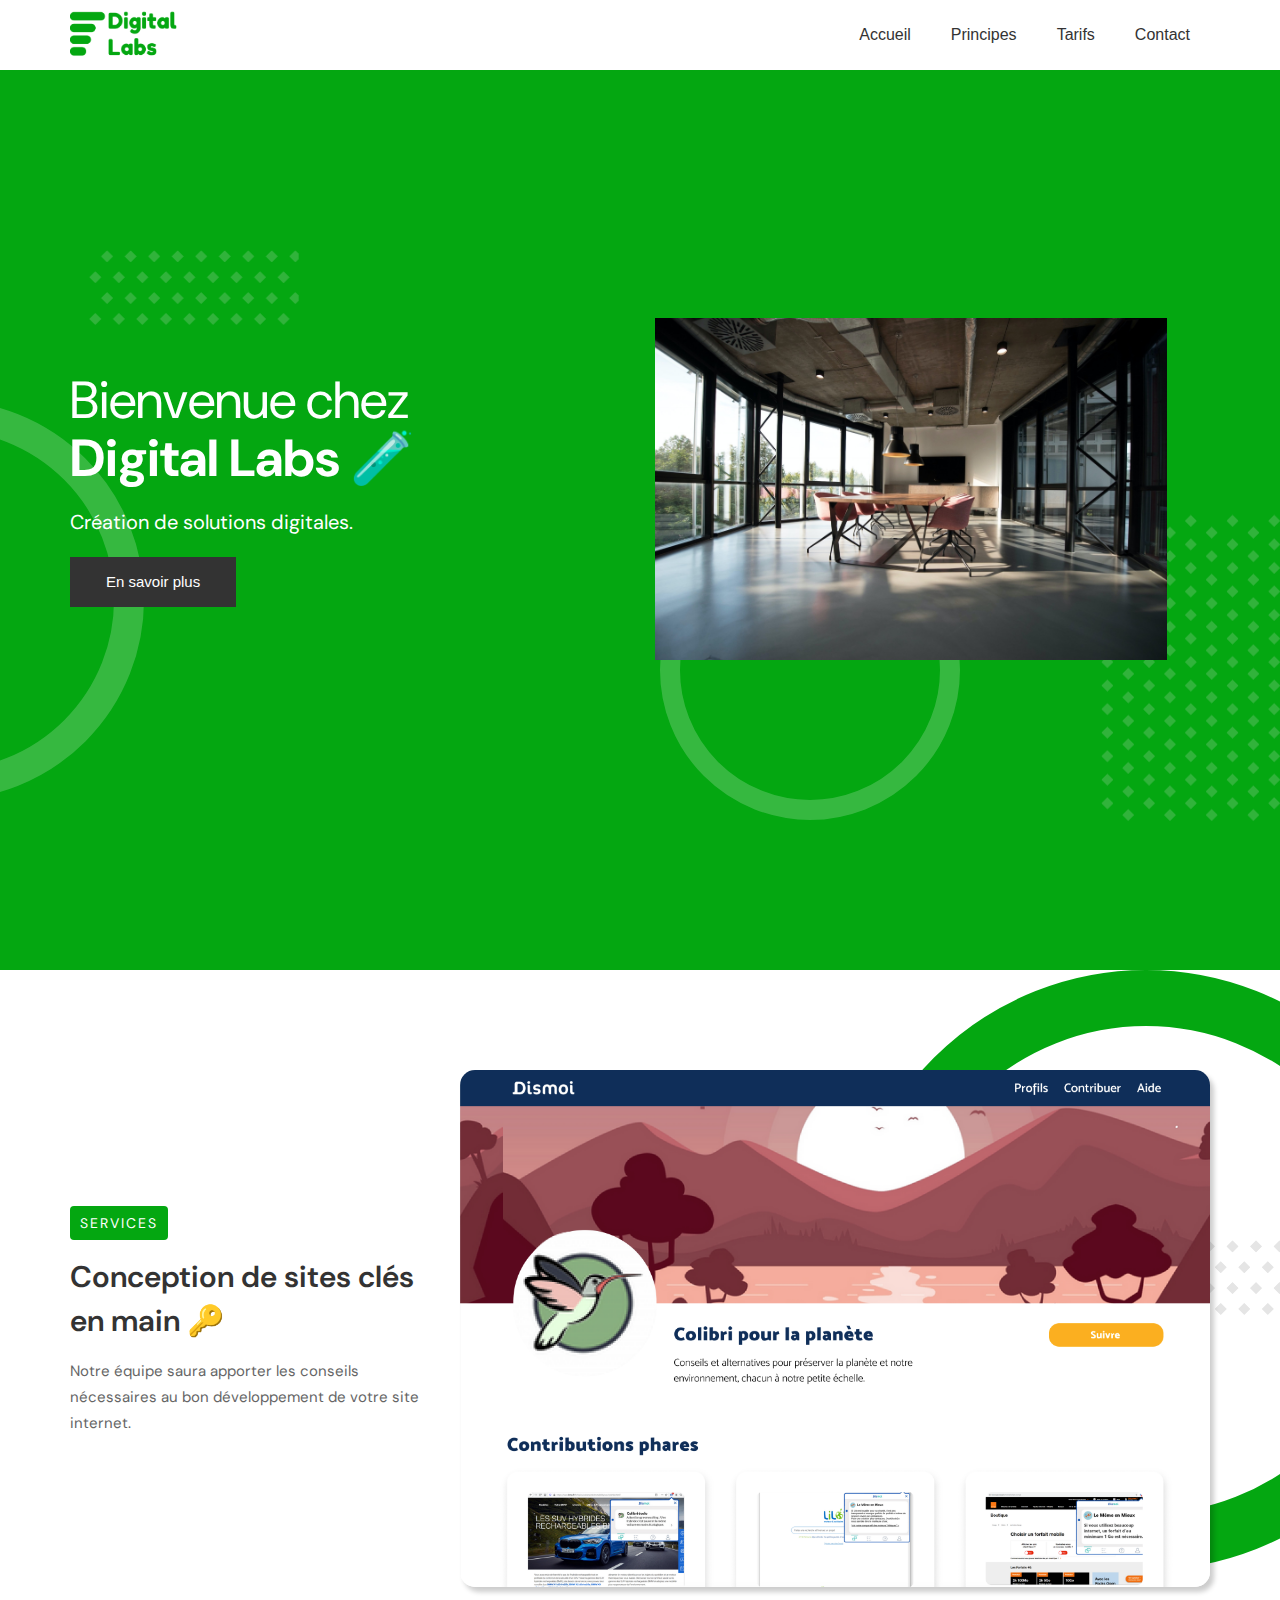
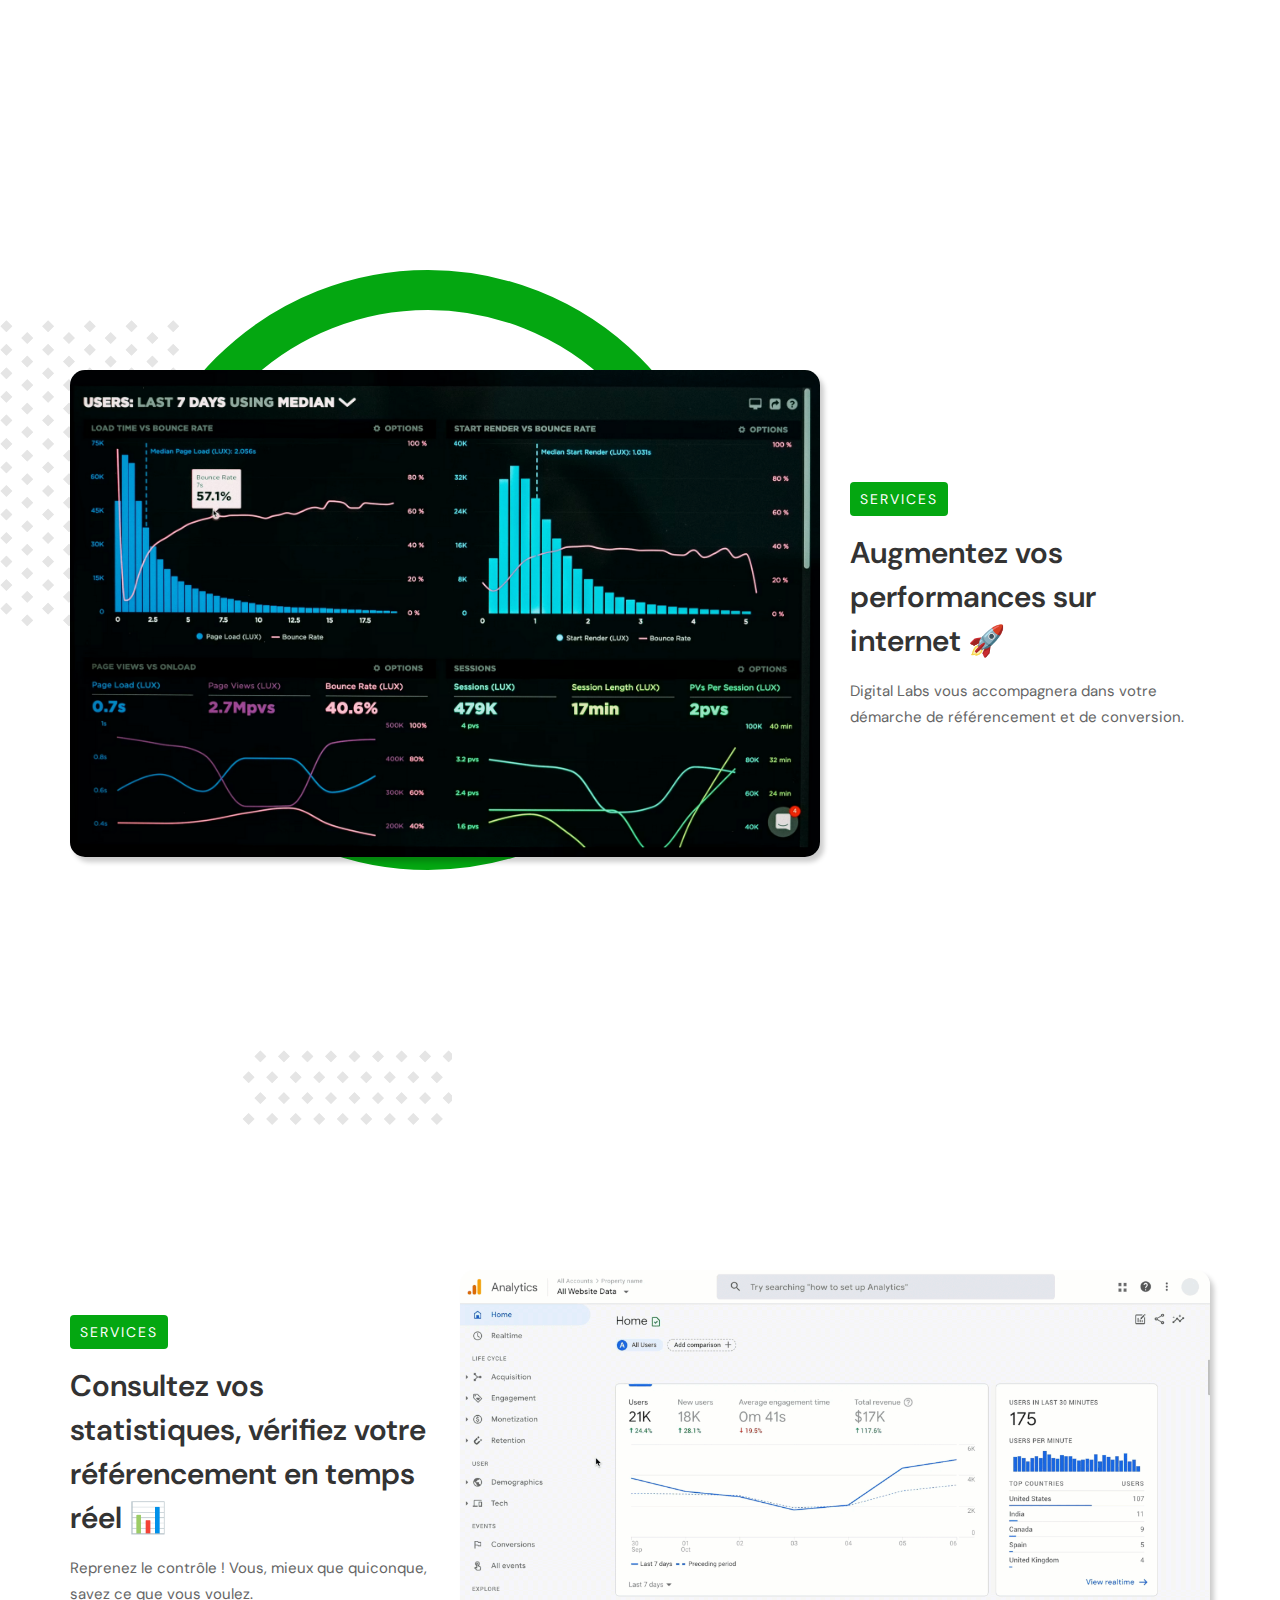
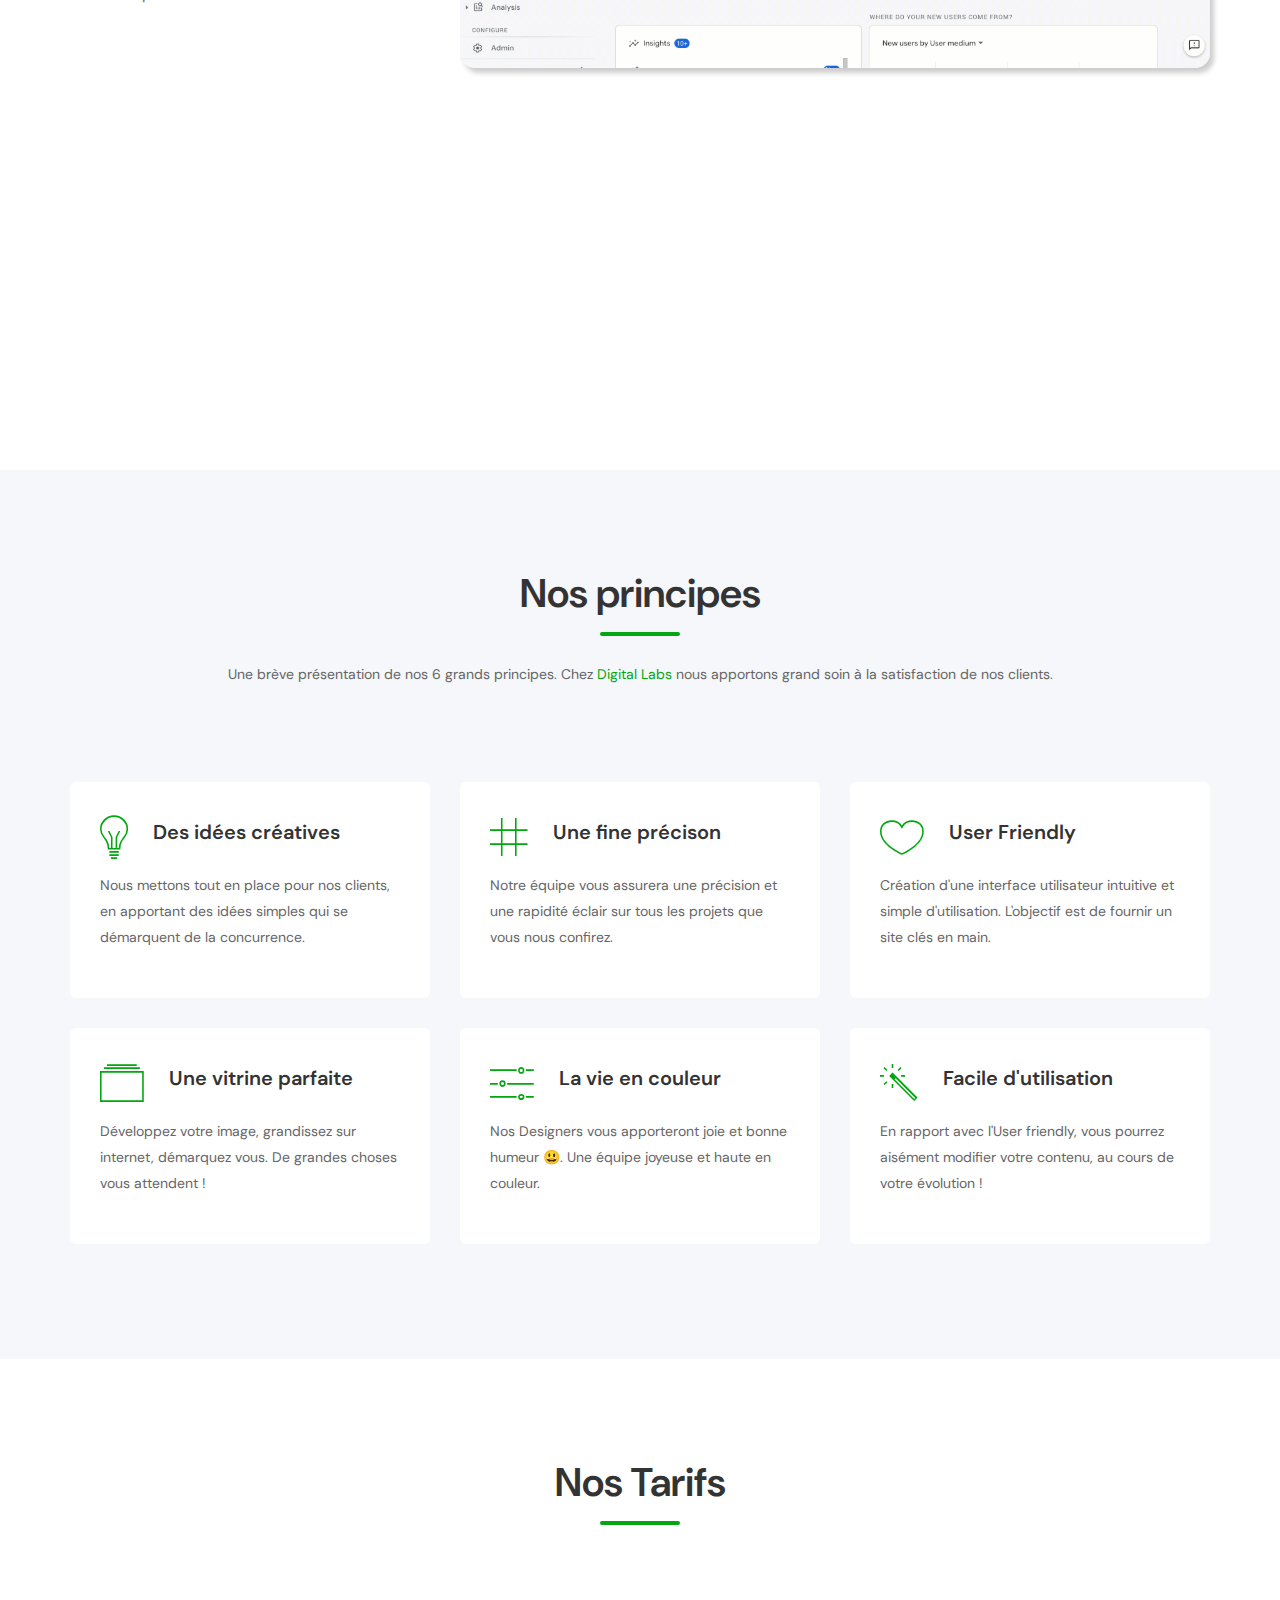
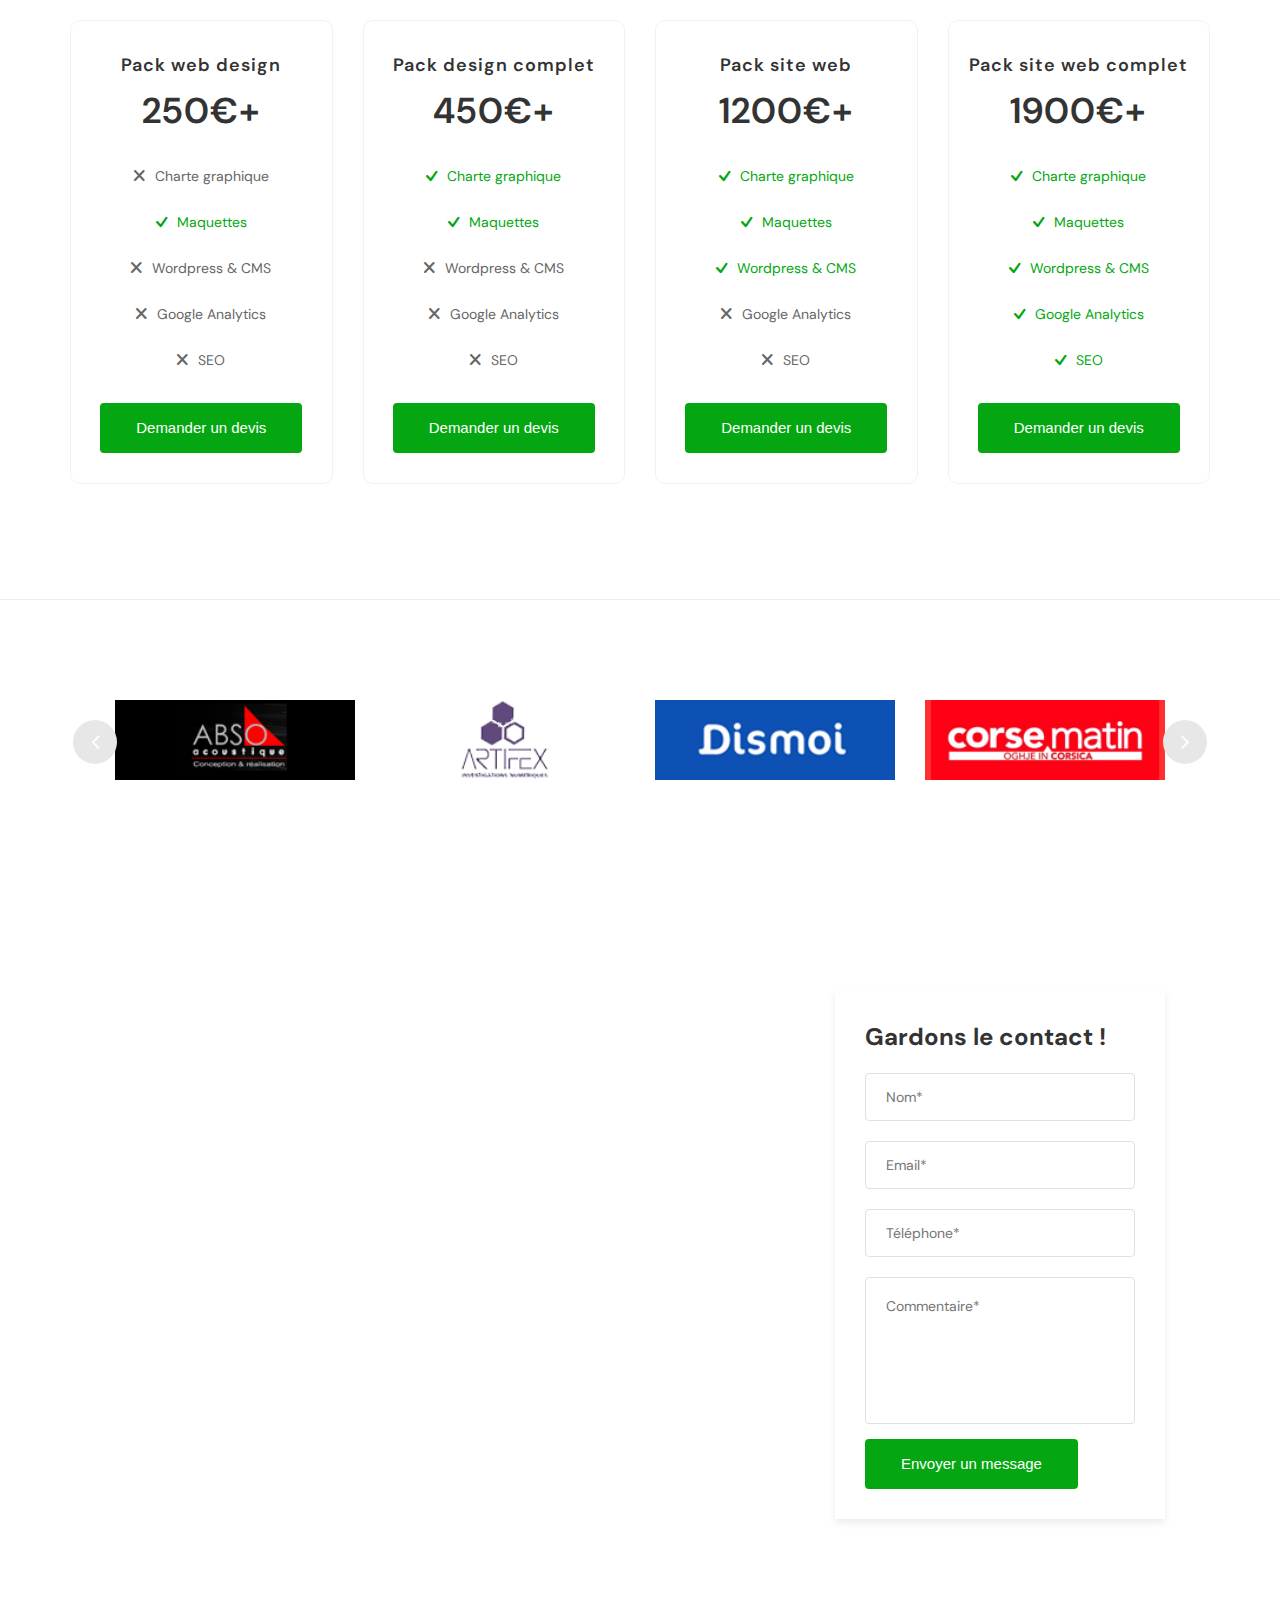
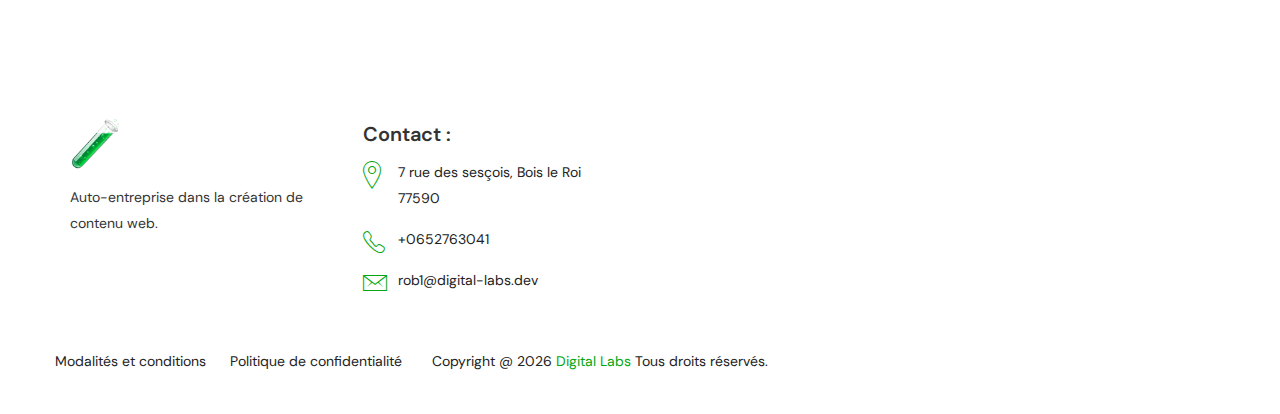
==== index.html @ 3a242cca "add some pages" ====
<!doctype html>
<html lang="en">
  <head>
    <!-- Google Tag Manager -->
        <script>(function(w,d,s,l,i){w[l]=w[l]||[];w[l].push({'gtm.start':
        new Date().getTime(),event:'gtm.js'});var f=d.getElementsByTagName(s)[0],
        j=d.createElement(s),dl=l!='dataLayer'?'&l='+l:'';j.async=true;j.src=
        'https://www.googletagmanager.com/gtm.js?id='+i+dl;f.parentNode.insertBefore(j,f);
        })(window,document,'script','dataLayer','GTM-P8QXW6F');</script>
    <!-- End Google Tag Manager -->
    <!-- Required meta tags -->
    <!-- Global site tag (gtag.js) - Google Analytics -->
<script async src="https://www.googletagmanager.com/gtag/js?id=G-0YG4B69FC6"></script>
<script>
  window.dataLayer = window.dataLayer || [];
  function gtag(){dataLayer.push(arguments);}
  gtag('js', new Date());

  gtag('config', 'G-0YG4B69FC6');
</script>
    <meta charset="utf-8">
    <meta name="viewport" content="width=device-width, initial-scale=1, shrink-to-fit=no">
    <title>Digital Labs</title>
    <!-- Favicon -->
    <link rel="shortcut icon" href="images/fav.ico" />
    <!-- Google Fonts -->
    <link href="https://fonts.googleapis.com/css?family=Open+Sans:300,400,600,700,800&amp;Raleway:300,400,500,600,700,800,900" rel="stylesheet">
    <!-- Bootstrap CSS -->
    <link rel="stylesheet" href="css/bootstrap.min.css">
    <!-- owl-carousel -->
    <link rel="stylesheet" href="css/owl-carousel/owl.carousel.css" />
    <!-- Font Awesome -->
    <link rel="stylesheet" href="css/font-awesome.css" />
    <!-- Magnific Popup -->
    <link rel="stylesheet" href="css/magnific-popup/magnific-popup.css" />
    <!-- media element player -->
    <link href="css/mediaelementplayer.min.css" rel="stylesheet" type="text/css" />
    <!-- Animate -->
    <link rel="stylesheet" href="css/animate.css" />
    <!-- Ionicons -->
    <link rel="stylesheet" href="css/ionicons.min.css">
    <!-- variable -->
    <link rel="stylesheet" href="css/variables.css">
    <!-- Style -->
    <link rel="stylesheet" href="css/style.css">
    <!-- color -->
    <link rel="stylesheet" href="css/color.css">
    <!-- Responsive -->
    <link rel="stylesheet" href="css/responsive.css">
    <!-- custom style -->
    <link rel="stylesheet" href="css/custom.css" />
    <link rel="preconnect" href="https://fonts.googleapis.com">
    <link rel="preconnect" href="https://fonts.gstatic.com" crossorigin>
    <link href="https://fonts.googleapis.com/css2?family=Sora:wght@200;500;600;700&display=swap" rel="stylesheet">

  </head>
  <body data-spy="scroll" data-offset="80">
    <!-- loading -->
    <div id="loading">
      <div id="loading-center">
        <div class="loader">
          <div class="cube">
            <div class="sides">
              <div class="top"></div>
              <div class="right"></div>
              <div class="bottom"></div>
              <div class="left"></div>
              <div class="front"></div>
              <div class="back"></div>
            </div>
          </div>
        </div>
      </div>
    </div>
    <!-- loading End -->
    <!-- Header -->
    
    <header id="main-header" class="header-one">

    <div class="container">
      <div class="row">
        <div class="col-sm-12">
          <nav class="navbar navbar-expand-lg navbar-light">
            <a class="navbar-brand" href="index.html">
              <img class="img-fluid logo_img" id="logo_img" src="./images/logoFull.png"alt="">
            </a>
            <button class="navbar-toggler" type="button" data-toggle="collapse" data-target="#navbarSupportedContent" aria-controls="navbarSupportedContent" aria-expanded="false" aria-label="Toggle navigation">
            <span class="ion-navicon"></span>
            </button>
            <div class="collapse navbar-collapse" id="navbarSupportedContent">
              <ul class="navbar-nav ml-auto justify-content-end">
                <li class="nav-item dropdown">
                  <a id="navbarDropdown0" href="#" role="button" aria-haspopup="true" aria-expanded="false" class="nav-link">
                  Accueil</a>
                </li>
                <li class="nav-item">
                  <a class="nav-link" href="#principes">Principes</a>
                </li>
                <li class="nav-item">
                  <a class="nav-link" href="#pricing">Tarifs</a>
                </li>

                <li class="nav-item">
                  <a class="nav-link" href="#contact">Contact</a>
                </li>
              </ul>
            </div>
          </nav>
        </div>
      </div>
    </div>
  </header>
  <!-- Header End -->
  <!-- Banner -->
  <section id="iq-home" class="iq-banner-12 overview-block-pt blue-bg">
    <div class="container">
      <div class="banner-text text-left">
        <div class="row justify-content-between">
          <div class="col-md-6 align-self-center responsiveDesign">
            <h1 class="iq-font-white iq-tw-4">Bienvenue chez<br><b>Digital Labs 🧪</b></h1>
            <h5 class="iq-font-white iq-mtb-20">Création de solutions digitales.</h5>
            <form class="form-inline">
              <a href="#" class="button bt-black">En savoir plus</a>
            </form>
          </div>
          <div class="col-md-6">
            <img src="./images/bg/main.jpg" class="main" alt="">
          </div>
        </div>
      </div>
    </div>
    <div class="banner-objects">
      <span class="banner-objects-01" data-bottom="transform:translatey(50px)" data-top="transform:translatey(-50px);">
        <img src="images/drive/03.png" alt="drive02">
      </span>
      <span class="banner-objects-02 iq-fadebounce">
        <span class="iq-round"></span>
      </span>
      <span class="banner-objects-03 iq-fadebounce">
        <span class="iq-round"></span>
      </span>
      <span class="banner-objects-04" data-bottom="transform:translatex(100px)" data-top="transform:translatex(-100px);">
        <img src="images/drive/04.png" alt="drive02">
      </span>
    </div>
  </section>
  <!-- Banner End -->
  <!-- How it Works -->
  <!-- How it Works -->
  
  <!-- Who is Sofbox ? -->
  <section  class="how-works r-mt-40 overview-block-ptb" >
    <div class="container">
      <div class="row flex-row-reverse">
        <div class="col-lg-8 ">
          <img class="iq-works-img pull-right img-fluid" src="./images/bg/bgScreen.png" alt="drive01">
        </div>
        <div class="col-lg-4  align-self-center">
          <span class="badge iq-badge blue-bg iq-font-white">Services</span>
          <h3 class="iq-tw-6 iq-mb-15 iq-font-30">Conception de sites clés en main 🔑</h3>
          <p class="iq-font-15">Notre équipe saura apporter les conseils nécessaires au bon développement de votre site internet.</p>
        </div>
    <div class="iq-objectsnew">
      <span class="iq-objects-02" data-bottom="transform:translatey(50px)" data-top="transform:translatey(-100px);">
        <img src="images/drive/03.png" class="img-fluid" alt="drive02">
      </span>
      <span class="iq-objects-03" data-bottom="transform:translatex(50px)" data-top="transform:translatex(-100px);">
        <img src="images/drive/04.png" class="img-fluid" alt="drive02">
      </span>
      <span class="iq-objects-04 iq-fadebounce">
        <span class="iq-round"></span>
      </span>
    </div>
      </div>
    </div>
  </section>
  <section  class="overview-block-ptb how-works r-mt-40">
    <div class="container">
      <div class="row ">
        <div class="col-lg-8 ">
          <img class="iq-works-img pull-left img-fluid"  src="./images/bg/analyticsScreen.png"alt="drive01">
        </div>
        <div class="col-lg-4  align-self-center">
          <span class="badge iq-badge blue-bg iq-font-white">Services</span>
          <h3 class="iq-tw-6 iq-mb-15 iq-font-30">Augmentez vos performances sur internet 🚀</h3>
          <p class="iq-font-15">Digital Labs vous accompagnera dans votre démarche de référencement et de conversion.</p>
        </div>
            <div class="iq-objects-softwarenew">
                <span class="iq-objects-01" data-bottom="transform:translatey(50px)" data-top="transform:translatey(-100px);">
                        <img src="images/drive/03.png" alt="drive02">
                    </span>
                <span class="iq-objects-02" data-bottom="transform:translatex(50px)" data-top="transform:translatex(-100px);">
                        <img src="images/drive/04.png" alt="drive02">
                    </span>
                <span class="iq-objects-03 iq-fadebounce">
                        <span class="iq-round"></span>
                </span>
            </div>

      </div>
    </div>
  </section>
  <section  class="overview-block-pb how-works r-mt-40">
    <div class="container">
      <div class="row flex-row-reverse">
        <div class="col-lg-8 ">
          <img class="iq-works-img img-fluid" src="./images/bg/analytics.gif" alt="drive01">
        </div>
        <div class="col-lg-4 align-self-center ">
          <span class="badge iq-badge blue-bg iq-font-white">Services</span>
          <h3 class="iq-tw-6 iq-mb-15 iq-font-30">Consultez vos statistiques, vérifiez votre référencement en temps réel 📊</h3>
          <p class="iq-font-15">Reprenez le contrôle ! Vous, mieux que quiconque, savez ce que vous voulez.</p>
        </div>
      </div>
    </div>
  </section>
  <section id="principes" class="iq-feature1 overview-block-ptb grey-bg" id="software-features">
    <div class="container">
      <div class="row">
        <div class="col-lg-12 col-md-12">
          <div class="heading-title text-center">
            <h2 class="title iq-tw-6">Nos principes</h2>
            <p>Une brève présentation de nos 6 grands principes. Chez <span style="color: #04a711;">Digital Labs</span> nous apportons grand soin à la satisfaction de nos clients.</p>
          </div>
        </div>
      </div>
      <div class="row">
        <div class="col-lg-4 col-md-6 col-sm-12 iq-mtb-15">
          <div class="iq-blog text-left iq-ptb-30 iq-pr-30 iq-pl-30">
            <div>
              <i class="ion-ios-lightbulb-outline iq-mb-10"></i>
              <h5 class="iq-tw-6">Des idées créatives</h5>
            </div>
            <div class="content-blog">
              <p>Nous mettons tout en place pour nos clients, en apportant des idées simples qui se démarquent de la concurrence.</p>
            </div>
          </div>
        </div>
        <div class="col-lg-4 col-md-6 col-sm-12 iq-mtb-15">
          <div class="iq-blog text-left iq-ptb-30 iq-pr-30 iq-pl-30">
            <div>
              <i class="ion-ios-grid-view-outline iq-mb-10"></i>
              <h5 class="iq-tw-6">Une fine précison</h5>
            </div>
            <div class="content-blog">
              <p>Notre équipe vous assurera une précision et une rapidité éclair sur tous les projets que vous nous confirez.</p>
            </div>
          </div>
        </div>
        <div class="col-lg-4 col-md-6 col-sm-12 iq-mtb-15">
          <div class="iq-blog text-left iq-ptb-30 iq-pr-30 iq-pl-30">
            <div>
              <i class="ion-ios-heart-outline iq-mb-10"></i>
              <h5 class="iq-tw-6">User Friendly</h5>
            </div>
            <div class="content-blog">
              <p>Création d'une interface utilisateur intuitive et simple d'utilisation. L'objectif est de fournir un site clés en main. </p>
            </div>
          </div>
        </div>
        <div class="col-lg-4 col-md-6 col-sm-12 iq-mtb-15">
          <div class="iq-blog text-left iq-ptb-30 iq-pr-30 iq-pl-30">
            <div>
              <i class="ion-ios-albums-outline iq-mb-10"></i>
              <h5 class="iq-tw-6">Une vitrine parfaite</h5>
            </div>
            <div class="content-blog">
              <p>Développez votre image, grandissez sur internet, démarquez vous. De grandes choses vous attendent !</p>
            </div>
          </div>
        </div>
        <div class="col-lg-4 col-md-6 col-sm-12 iq-mtb-15">
          <div class="iq-blog text-left iq-ptb-30 iq-pr-30 iq-pl-30">
            <div>
              <i class="ion-ios-settings iq-mb-10"></i>
              <h5 class="iq-tw-6">La vie en couleur</h5>
            </div>
            <div class="content-blog">
              <p>Nos Designers vous apporteront joie et bonne humeur 😃. Une équipe joyeuse et haute en couleur.</p>
            </div>
          </div>
        </div>
        <div class="col-lg-4 col-md-6 col-sm-12 iq-mtb-15">
          <div class="iq-blog text-left iq-ptb-30 iq-pr-30 iq-pl-30">
            <div>
              <i class="ion-ios-color-wand-outline iq-mb-10"></i>
              <h5 class="iq-tw-6">Facile d'utilisation</h5>
            </div>
            <div class="content-blog">
              <p>En rapport avec l'User friendly, vous pourrez aisément modifier votre contenu, au cours de votre évolution !</p>
            </div>
          </div>
        </div>
      </div>
    </div>
  </section>
 
  <!-- our team -->
  <!-- our team  end-->
  <!-- Pricing  -->
  <section class="overview-block-ptb" id="pricing">
    <div class="container">
      <div class="row">
        <div class="col-lg-12 col-md-12">
          <div class="heading-title text-center">
            <h2 class="title iq-tw-6">Nos Tarifs</h2>
            <p></p>
          </div>
        </div>
      </div>
      <div class="row">
        <div class="col-lg-3 col-md-6 col-sm-12 iq-mtb-15">
          <div class="iq-pricing-5 iq-ptb-40 white-bg">
            <div class="pricing-header iq-mb-30">
              <h6 class="iq-tw-6 iq-mb-10">Pack web design</h6>
              <h3 class="iq-tw-6">250€+</h3>
            </div>
            <ul class="iq-mtb-30">
              <li class="iq-mtb-20"><i aria-hidden="true" class="iq-mr-10 ion-close-round"></i>Charte graphique</li>
              <li class="iq-mtb-20" style="color:#04a711"><i aria-hidden="true" class="iq-mr-10 ion-checkmark-round" style="color:#04a711"></i>Maquettes</li>
              <li class="iq-mtb-20"><i aria-hidden="true" class="iq-mr-10 ion-close-round" ></i>Wordpress &amp; CMS</li>
              <li class="iq-mtb-20"><i aria-hidden="true" class="iq-mr-10 ion-close-round" ></i>Google Analytics</li>
              <li class="iq-mtb-20"><i aria-hidden="true" class="iq-mr-10 ion-close-round"></i>SEO</li>
            </ul>
            <a class="button iq-mr-0" href="mailto:rob1@digital-labs.dev?subject= Votre Pack web design&body= Bonjour ! J'ai vu votre Pack web design, je suis intéressé(e) par votre offre, pourrions-nous en discuter?">Demander un devis</a>
          </div>
        </div>
        <div class="col-lg-3 col-md-6 col-sm-12 iq-mtb-15">
          <div class="iq-pricing-5 iq-ptb-40  white-bg">
            <div class="pricing-header iq-mb-30">
              <h6 class="iq-tw-6 iq-mb-10">Pack design complet</h6>
              <h3 class="iq-tw-6">450€+</h3>
            </div>
            <ul class="iq-mtb-30">
              <li class="iq-mtb-20" style="color:#04a711"><i aria-hidden="true" class="iq-mr-10 ion-checkmark-round" style="color:#04a711"></i>Charte graphique</li>
              <li class="iq-mtb-20" style="color:#04a711"><i aria-hidden="true" class="iq-mr-10 ion-checkmark-round" style="color:#04a711"></i>Maquettes</li>
              <li class="iq-mtb-20"><i aria-hidden="true" class="iq-mr-10 ion-close-round"></i>Wordpress &amp; CMS</li>
              <li class="iq-mtb-20"><i aria-hidden="true" class="iq-mr-10 ion-close-round"></i>Google Analytics</li>
              <li class="iq-mtb-20"><i aria-hidden="true" class="iq-mr-10 ion-close-round"></i>SEO</li>
            </ul>
            <a class="button iq-mr-0" href="mailto:rob1@digital-labs.dev?subject= Votre Pack design complet&body= Bonjour ! J'ai vu votre Pack design complet, je suis intéressé(e) par votre offre, pourrions-nous en discuter?">Demander un devis</a>
          </div>
        </div>
        <div class="col-lg-3 col-md-6 col-sm-12 iq-mtb-15">
          <div class="iq-pricing-5 iq-ptb-40 white-bg">
            <div class="pricing-header iq-mb-30">
              <h6 class="iq-tw-6 iq-mb-10">Pack site web </h6>
              <h3 class="iq-tw-6">1200€+</h3>
            </div>
            <ul class="iq-mtb-30">
              <li class="iq-mtb-20" style="color:#04a711"><i aria-hidden="true" class="iq-mr-10 ion-checkmark-round" style="color:#04a711"></i>Charte graphique</li>
              <li class="iq-mtb-20" style="color:#04a711"><i aria-hidden="true" class="iq-mr-10 ion-checkmark-round" style="color:#04a711"></i>Maquettes</li>
              <li class="iq-mtb-20" style="color:#04a711"><i aria-hidden="true" class="iq-mr-10 ion-checkmark-round" style="color:#04a711"></i>Wordpress &amp; CMS</li>
              <li class="iq-mtb-20"><i aria-hidden="true" class="iq-mr-10 ion-close-round"></i>Google Analytics</li>
              <li class="iq-mtb-20"><i aria-hidden="true" class="iq-mr-10 ion-close-round"></i>SEO</li>
            </ul>
            <a class="button iq-mr-0" href="mailto:rob1@digital-labs.dev?subject= Votre Pack site web&body= Bonjour ! J'ai vu votre Pack site web, je suis intéressé(e) par votre offre, pourrions-nous en discuter?">Demander un devis</a>
          </div>
        </div>
        <div class="col-lg-3 col-md-6 col-sm-12 iq-mtb-15">
          <div class="iq-pricing-5 iq-ptb-40 white-bg">
            <div class="pricing-header iq-mb-30">
              <h6 class="iq-tw-6 iq-mb-10">Pack site web complet</h6>
              <h3 class="iq-tw-6">1900€+</h3>
            </div>
            <ul class="iq-mtb-30">
              <li class="iq-mtb-20" style="color:#04a711"><i aria-hidden="true" class="iq-mr-10 ion-checkmark-round" style="color:#04a711"></i>Charte graphique</li>  
              <li class="iq-mtb-20" style="color:#04a711"><i aria-hidden="true" class="iq-mr-10 ion-checkmark-round" style="color:#04a711"></i>Maquettes</li>
              <li class="iq-mtb-20" style="color:#04a711"><i aria-hidden="true" class="iq-mr-10 ion-checkmark-round" style="color:#04a711"></i>Wordpress &amp; CMS</li>
              <li class="iq-mtb-20" style="color:#04a711"><i aria-hidden="true" class="iq-mr-10 ion-checkmark-round" style="color:#04a711"></i>Google Analytics</li>
              <li class="iq-mtb-20" style="color:#04a711"><i aria-hidden="true" class="iq-mr-10 ion-checkmark-round" style="color:#04a711"></i>SEO</li>
            </ul>
            <a class="button iq-mr-0" href="mailto:rob1@digital-labs.dev?subject= Votre Pack site web complet&body= Bonjour ! J'ai vu votre Pack site web complet, je suis intéressé(e) par votre offre, pourrions-nous en discuter?">Demander un devis</a>
          </div>
        </div>
      </div>
    </div>
  </section>
  <!-- Pricing End -->
  <!-- Latest Blog Post -->
  <!-- Latest Blog Post END -->
  <div class="iq-our-clients white-bg iq-ptb-50">
    <div class="container">
      <div class="row">
        <div class="col-lg-12 col-md-12">
          <div class="owl-carousel" data-autoplay="true" data-loop="true" data-nav="true" data-dots="false" data-items="4" data-items-laptop="5" data-items-tab="4" data-items-mobile="3" data-items-mobile-sm="1" data-margin="30" >
            <div class="item"> <a target="_blank" href="https://robinpautigny.co/"><img class="img-fluid center-block" src="images/clients/001.png" alt="#"></a></div>
            <div class="item"> <a target="_blank" href="https://artifex-expert.fr/"><img class="img-fluid center-block" src="images/clients/002.png" alt="#"></a></div>
            <div class="item"> <a target="_blank" href="https://www.figma.com/file/gJoSHc0qr4RsYjrYl92X2k/workshop-dismoi?node-id=0%3A1"><img class="img-fluid center-block" src="images/clients/003.png" alt="#"></a></div>
            <div class="item"> <a target="_blank" href="https://www.figma.com/file/B1FB6DFXA4vCqcIf5iXMvA/Maquette%2Fzoning?node-id=0%3A1"><img class="img-fluid center-block" src="images/clients/004.png" alt="#"></a></div>
            <div class="item"> <a target="_blank" href="http://www.abso.fr/"><img class="img-fluid center-block" src="images/clients/005.png" alt="#"></a></div>
          </div>
        </div>
      </div>
    </div>
  </div> 
  <!-- Clients END -->


  <!-- Footer Info -->
  <section id="contact" class="footer-info white-bg">
    <div class="container">
      <div class="row justify-content-end">
        <div class="col-md-6 col-lg-4">
          <div class="iq-get-in">
            <h4 class="iq-tw-7 iq-mb-20">Gardons le contact ! </h4>
            <form  method="post">
              <div class="contact-form">
                <div class="section-field">
                  <input class="require" id="contact_name"  type="text" placeholder="Nom*" name="name">
                </div>
                <div class="section-field">
                  <input class="require" id="contact_email" type="email" placeholder="Email*" name="email">
                </div>
                <div class="section-field">
                  <input class="require" id="contact_phone" type="text" placeholder="Téléphone*" name="phone">
                </div>
                <div class="section-field textarea">
                  <textarea id="contact_message" class="input-message require" placeholder="Commentaire*" rows="5" name="message"></textarea>
                </div>

                <button id="submit" name="submit" type="submit" value="Send" class="button iq-mt-15">Envoyer un message</button>
                <div class="alert alert-success alert-dismissible fade show" role="alert" id="success">
                  <strong>Merci 😄, votre message à bien été envoyé </strong>.
                  <button type="button" class="close" data-dismiss="alert" aria-label="Close">
                  <span aria-hidden="true">&times;</span>
                  </button>
                </div>
              </div>
            </form>
          </div>
        </div>
      </div>
    </div>
    <iframe class="map" src="https://www.google.com/maps/embed?pb=!1m18!1m12!1m3!1d2644.945043187859!2d2.688776215772376!3d48.47676773545449!2m3!1f0!2f0!3f0!3m2!1i1024!2i768!4f13.1!3m3!1m2!1s0x47e5f1329a2f4f6b%3A0xb2b22a9cdfb921f9!2s7%20Rue%20des%20Ses%C3%A7ois%2C%2077590%20Bois-le-Roi!5e0!3m2!1sfr!2sfr!4v1643716634157!5m2!1sfr!2sfr"  style="border:0" allowfullscreen></iframe>
  </section>
  <!-- Footer -->
  <footer id="contact" class="iq-footerr iq-ptb-40 ">
    <div class="container">
      <div class="row">
        <div class="col-lg-3 col-md-6 col-sm-6 iq-mtb-20">
          <div class="logo">
            <img class="img-fluid logo_img"  src="images/fav.ico" alt="#">
            <div class="iq-font-black  iq-mt-15">Auto-entreprise dans la création de contenu web.</div>
          </div>
        </div>
        <div class="col-lg-3 col-md-6 col-sm-6 iq-mtb-20">
          <div class="contact-bg">
            <h5 class="iq-tw-6 iq-font-black  iq-mb-10">Contact :</h5>
            <ul class="iq-contact">
              <li>
                <i class="ion-ios-location-outline"></i>
                <p>7 rue des sesçois, Bois le Roi 77590</p>
              </li>
              <li>
                <i class="ion-ios-telephone-outline"></i>
                <a href="tel:0652763041"><p>+0652763041</p></a>
              </li>
              <li>
                <i class="ion-ios-email-outline"></i>
                <p>rob1@digital-labs.dev</p>
              </li>
            </ul>
          </div>
        </div>
        
      <hr>
      <div class="row iq-mt-20">
        <div class="col-auto mr-auto">
          <ul class="link">
            <li class="d-inline-block iq-mr-20"><a href="javascript:void(0)">Modalités et conditions</a></li>
            <li class="d-inline-block"><a href="./pages/confidentiality.html">Politique de confidentialité</a></li>
          </ul>
        </div>
        <div class="col-auto">
          <div class="iq-copyright ">
            Copyright @ <script>document.write(new Date().getFullYear())</script> <a href="#">Digital Labs</a> Tous droits réservés.
          </div>
        </div>
      </div>
    </div>
  </footer>
  <!-- Footer END -->
  <!-- back-to-top -->
  <div id="back-to-top">
    <a class="top" id="top" href="#top"> <i class="ion-ios-upload-outline"></i> </a>
  </div>
  <!-- back-to-top End -->
  <!-- Optional JavaScript -->
  <!-- jQuery first, then Popper.js, then Bootstrap JS -->
  <script src="js/jquery-3.3.1.min.js"></script>
  <script src="js/popper.min.js"></script>
  <script src="js/bootstrap.min.js"></script>
  <!-- Main js -->
  <script src="js/main.js"></script>
  <!-- Google captcha code Js -->
  <script src='https://www.google.com/recaptcha/api.js'></script>
  <!-- Custom -->
  <script src="js/custom.js"></script>
  <!-- Google Tag Manager (noscript) -->
<noscript><iframe src="https://www.googletagmanager.com/ns.html?id=GTM-P8QXW6F"
  height="0" width="0" style="display:none;visibility:hidden"></iframe></noscript>
  <!-- End Google Tag Manager (noscript) -->
</body>
</html>
---- css/mediaelementplayer.min.css ----
.mejs__offscreen{border:0;clip:rect(1px,1px,1px,1px);-webkit-clip-path:inset(50%);clip-path:inset(50%);height:1px;margin:-1px;overflow:hidden;padding:0;position:absolute;width:1px;word-wrap:normal}.mejs__container{background:#000;font-family:Helvetica,Arial,serif;position:relative;text-align:left;text-indent:0;vertical-align:top}.mejs__container,.mejs__container *{box-sizing:border-box}.mejs__container video::-webkit-media-controls,.mejs__container video::-webkit-media-controls-panel,.mejs__container video::-webkit-media-controls-panel-container,.mejs__container video::-webkit-media-controls-start-playback-button{-webkit-appearance:none;display:none!important}.mejs__fill-container,.mejs__fill-container .mejs__container{height:100%;width:100%}.mejs__fill-container{background:transparent;margin:0 auto;overflow:hidden;position:relative}.mejs__container:focus{outline:none}.mejs__iframe-overlay{height:100%;position:absolute;width:100%}.mejs__embed,.mejs__embed body{background:#000;height:100%;margin:0;overflow:hidden;padding:0;width:100%}.mejs__fullscreen{overflow:hidden!important}.mejs__container-fullscreen{bottom:0;left:0;overflow:hidden;position:fixed;right:0;top:0;z-index:1000}.mejs__container-fullscreen .mejs__mediaelement,.mejs__container-fullscreen video{height:100%!important;width:100%!important}.mejs__background,.mejs__mediaelement{left:0;position:absolute;top:0}.mejs__mediaelement{height:100%;width:100%;z-index:0}.mejs__poster{background-position:50% 50%;background-repeat:no-repeat;background-size:cover;left:0;position:absolute;top:0;z-index:1}:root .mejs__poster-img{display:none}.mejs__poster-img{border:0;padding:0}.mejs__overlay{-webkit-box-align:center;-webkit-align-items:center;-ms-flex-align:center;align-items:center;display:-webkit-box;display:-webkit-flex;display:-ms-flexbox;display:flex;-webkit-box-pack:center;-webkit-justify-content:center;-ms-flex-pack:center;justify-content:center;left:0;position:absolute;top:0}.mejs__layer{z-index:1}.mejs__overlay-play{cursor:pointer}.mejs__overlay-button{background:url(../images/blog-controls.png) no-repeat;background-position:0 -39px;height:80px;width:80px}.mejs__overlay:hover>.mejs__overlay-button{background-position:-80px -39px}.mejs__overlay-loading{height:80px;width:80px}.mejs__overlay-loading-bg-img{-webkit-animation:a 1s linear infinite;animation:a 1s linear infinite;background:transparent url(../images/blog-controls.png) -160px -40px no-repeat;display:block;height:80px;width:80px;z-index:1}@-webkit-keyframes a{to{-webkit-transform:rotate(1turn);transform:rotate(1turn)}}@keyframes a{to{-webkit-transform:rotate(1turn);transform:rotate(1turn)}}.mejs__controls{bottom:0;display:-webkit-box;display:-webkit-flex;display:-ms-flexbox;display:flex;height:40px;left:0;list-style-type:none;margin:0;padding:0 10px;position:absolute;width:100%;z-index:3}.mejs__controls:not([style*="display: none"]){background:rgba(255,0,0,.7);background:-webkit-linear-gradient(transparent,rgba(0,0,0,.35));background:linear-gradient(transparent,rgba(0,0,0,.35))}.mejs__button,.mejs__time,.mejs__time-rail{font-size:10px;height:40px;line-height:10px;margin:0;width:32px}.mejs__button>button{background:transparent url(../images/blog-controls.png);border:0;cursor:pointer;display:block;font-size:0;height:20px;line-height:0;margin:10px 6px;overflow:hidden;padding:0;position:absolute;text-decoration:none;width:20px}.mejs__button>button:focus{outline:1px dotted #999}.mejs__container-keyboard-inactive [role=slider],.mejs__container-keyboard-inactive [role=slider]:focus,.mejs__container-keyboard-inactive a,.mejs__container-keyboard-inactive a:focus,.mejs__container-keyboard-inactive button,.mejs__container-keyboard-inactive button:focus{outline:0}.mejs__time{box-sizing:content-box;color:#fff;font-size:11px;font-weight:700;height:24px;overflow:hidden;padding:16px 6px 0;text-align:center;width:auto}.mejs__play>button{background-position:0 0}.mejs__pause>button{background-position:-20px 0}.mejs__replay>button{background-position:-160px 0}.mejs__time-rail{direction:ltr;-webkit-box-flex:1;-webkit-flex-grow:1;-ms-flex-positive:1;flex-grow:1;height:40px;margin:0 10px;padding-top:10px;position:relative}.mejs__time-buffering,.mejs__time-current,.mejs__time-float,.mejs__time-float-corner,.mejs__time-float-current,.mejs__time-hovered,.mejs__time-loaded,.mejs__time-marker,.mejs__time-total{border-radius:2px;cursor:pointer;display:block;height:10px;position:absolute}.mejs__time-total{background:hsla(0,0%,100%,.3);margin:5px 0 0;width:100%}.mejs__time-buffering{-webkit-animation:b 2s linear infinite;animation:b 2s linear infinite;background:-webkit-linear-gradient(135deg,hsla(0,0%,100%,.4) 25%,transparent 0,transparent 50%,hsla(0,0%,100%,.4) 0,hsla(0,0%,100%,.4) 75%,transparent 0,transparent);background:linear-gradient(-45deg,hsla(0,0%,100%,.4) 25%,transparent 0,transparent 50%,hsla(0,0%,100%,.4) 0,hsla(0,0%,100%,.4) 75%,transparent 0,transparent);background-size:15px 15px;width:100%}@-webkit-keyframes b{0%{background-position:0 0}to{background-position:30px 0}}@keyframes b{0%{background-position:0 0}to{background-position:30px 0}}.mejs__time-loaded{background:hsla(0,0%,100%,.3)}.mejs__time-current,.mejs__time-handle-content{background:hsla(0,0%,100%,.9)}.mejs__time-hovered{background:hsla(0,0%,100%,.5);z-index:10}.mejs__time-hovered.negative{background:rgba(0,0,0,.2)}.mejs__time-buffering,.mejs__time-current,.mejs__time-hovered,.mejs__time-loaded{left:0;-webkit-transform:scaleX(0);-ms-transform:scaleX(0);transform:scaleX(0);-webkit-transform-origin:0 0;-ms-transform-origin:0 0;transform-origin:0 0;-webkit-transition:all .15s ease-in;transition:all .15s ease-in;width:100%}.mejs__time-buffering{-webkit-transform:scaleX(1);-ms-transform:scaleX(1);transform:scaleX(1)}.mejs__time-hovered{-webkit-transition:height .1s cubic-bezier(.44,0,1,1);transition:height .1s cubic-bezier(.44,0,1,1)}.mejs__time-hovered.no-hover{-webkit-transform:scaleX(0)!important;-ms-transform:scaleX(0)!important;transform:scaleX(0)!important}.mejs__time-handle,.mejs__time-handle-content{border:4px solid transparent;cursor:pointer;left:0;position:absolute;-webkit-transform:translateX(0);-ms-transform:translateX(0);transform:translateX(0);z-index:11}.mejs__time-handle-content{border:4px solid hsla(0,0%,100%,.9);border-radius:50%;height:10px;left:-7px;top:-4px;-webkit-transform:scale(0);-ms-transform:scale(0);transform:scale(0);width:10px}.mejs__time-rail .mejs__time-handle-content:active,.mejs__time-rail .mejs__time-handle-content:focus,.mejs__time-rail:hover .mejs__time-handle-content{-webkit-transform:scale(1);-ms-transform:scale(1);transform:scale(1)}.mejs__time-float{background:#eee;border:1px solid #333;bottom:100%;color:#111;display:none;height:17px;margin-bottom:9px;position:absolute;text-align:center;-webkit-transform:translateX(-50%);-ms-transform:translateX(-50%);transform:translateX(-50%);width:36px}.mejs__time-float-current{display:block;left:0;margin:2px;text-align:center;width:30px}.mejs__time-float-corner{border:5px solid #eee;border-color:#eee transparent transparent;border-radius:0;display:block;height:0;left:50%;line-height:0;position:absolute;top:100%;-webkit-transform:translateX(-50%);-ms-transform:translateX(-50%);transform:translateX(-50%);width:0}.mejs__long-video .mejs__time-float{margin-left:-23px;width:64px}.mejs__long-video .mejs__time-float-current{width:60px}.mejs__broadcast{color:#fff;height:10px;position:absolute;top:15px;width:100%}.mejs__fullscreen-button>button{background-position:-80px 0}.mejs__unfullscreen>button{background-position:-100px 0}.mejs__mute>button{background-position:-60px 0}.mejs__unmute>button{background-position:-40px 0}.mejs__volume-button{position:relative}.mejs__volume-button>.mejs__volume-slider{-webkit-backface-visibility:hidden;background:rgba(50,50,50,.7);border-radius:0;bottom:100%;display:none;height:115px;left:50%;margin:0;position:absolute;-webkit-transform:translateX(-50%);-ms-transform:translateX(-50%);transform:translateX(-50%);width:25px;z-index:1}.mejs__volume-button:hover{border-radius:0 0 4px 4px}.mejs__volume-total{background:hsla(0,0%,100%,.5);height:100px;left:50%;margin:0;position:absolute;top:8px;-webkit-transform:translateX(-50%);-ms-transform:translateX(-50%);transform:translateX(-50%);width:2px}.mejs__volume-current{left:0;margin:0;width:100%}.mejs__volume-current,.mejs__volume-handle{background:hsla(0,0%,100%,.9);position:absolute}.mejs__volume-handle{border-radius:1px;cursor:ns-resize;height:6px;left:50%;-webkit-transform:translateX(-50%);-ms-transform:translateX(-50%);transform:translateX(-50%);width:16px}.mejs__horizontal-volume-slider{display:block;height:36px;position:relative;vertical-align:middle;width:56px}.mejs__horizontal-volume-total{background:rgba(50,50,50,.8);height:8px;top:16px;width:50px}.mejs__horizontal-volume-current,.mejs__horizontal-volume-total{border-radius:2px;font-size:1px;left:0;margin:0;padding:0;position:absolute}.mejs__horizontal-volume-current{background:hsla(0,0%,100%,.8);height:100%;top:0;width:100%}.mejs__horizontal-volume-handle{display:none}.mejs__captions-button,.mejs__chapters-button{position:relative}.mejs__captions-button>button{background-position:-140px 0}.mejs__chapters-button>button{background-position:-180px 0}.mejs__captions-button>.mejs__captions-selector,.mejs__chapters-button>.mejs__chapters-selector{background:rgba(50,50,50,.7);border:1px solid transparent;border-radius:0;bottom:100%;margin-right:-43px;overflow:hidden;padding:0;position:absolute;right:50%;visibility:visible;width:86px}.mejs__chapters-button>.mejs__chapters-selector{margin-right:-55px;width:110px}.mejs__captions-selector-list,.mejs__chapters-selector-list{list-style-type:none!important;margin:0;overflow:hidden;padding:0}.mejs__captions-selector-list-item,.mejs__chapters-selector-list-item{color:#fff;cursor:pointer;display:block;list-style-type:none!important;margin:0 0 6px;overflow:hidden;padding:0}.mejs__captions-selector-list-item:hover,.mejs__chapters-selector-list-item:hover{background-color:#c8c8c8!important;background-color:hsla(0,0%,100%,.4)!important}.mejs__captions-selector-input,.mejs__chapters-selector-input{clear:both;float:left;left:-1000px;margin:3px 3px 0 5px;position:absolute}.mejs__captions-selector-label,.mejs__chapters-selector-label{cursor:pointer;float:left;font-size:10px;line-height:15px;padding:4px 10px 0;width:100%}.mejs__captions-selected,.mejs__chapters-selected{color:#21f8f8}.mejs__captions-translations{font-size:10px;margin:0 0 5px}.mejs__captions-layer{bottom:0;color:#fff;font-size:16px;left:0;line-height:20px;position:absolute;text-align:center}.mejs__captions-layer a{color:#fff;text-decoration:underline}.mejs__captions-layer[lang=ar]{font-size:20px;font-weight:400}.mejs__captions-position{bottom:15px;left:0;position:absolute;width:100%}.mejs__captions-position-hover{bottom:35px}.mejs__captions-text,.mejs__captions-text *{background:hsla(0,0%,8%,.5);box-shadow:5px 0 0 hsla(0,0%,8%,.5),-5px 0 0 hsla(0,0%,8%,.5);padding:0;white-space:pre-wrap}.mejs__container.mejs__hide-cues video::-webkit-media-text-track-container{display:none}.mejs__overlay-error{position:relative}.mejs__overlay-error>img{left:0;max-width:100%;position:absolute;top:0;z-index:-1}.mejs__cannotplay,.mejs__cannotplay a{color:#fff;font-size:.8em}.mejs__cannotplay{position:relative}.mejs__cannotplay a,.mejs__cannotplay p{display:inline-block;padding:0 15px;width:100%}
---- css/variables.css ----
:root{
    --primary-theme-color: #04a711;
    --white-theme-color: #fff;
    --primary-rgb-theme-color:74,196,243;
  }
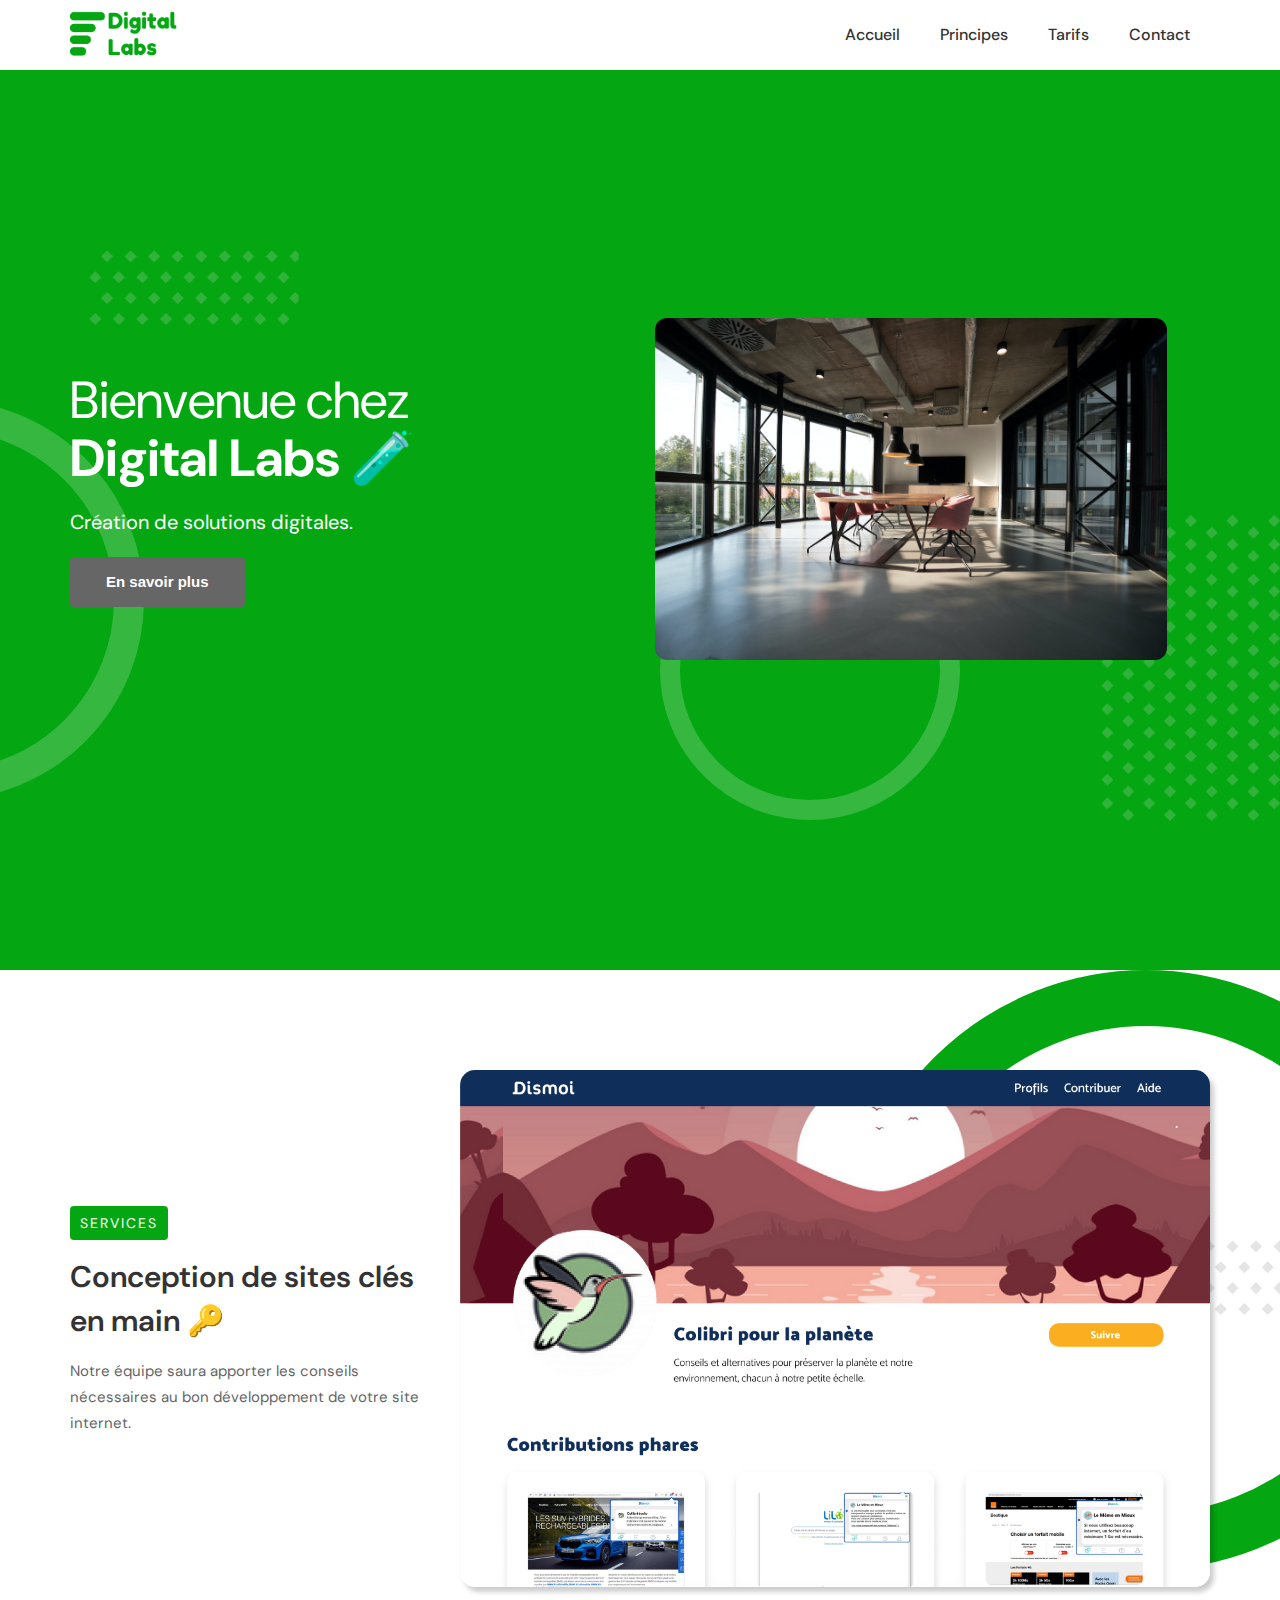
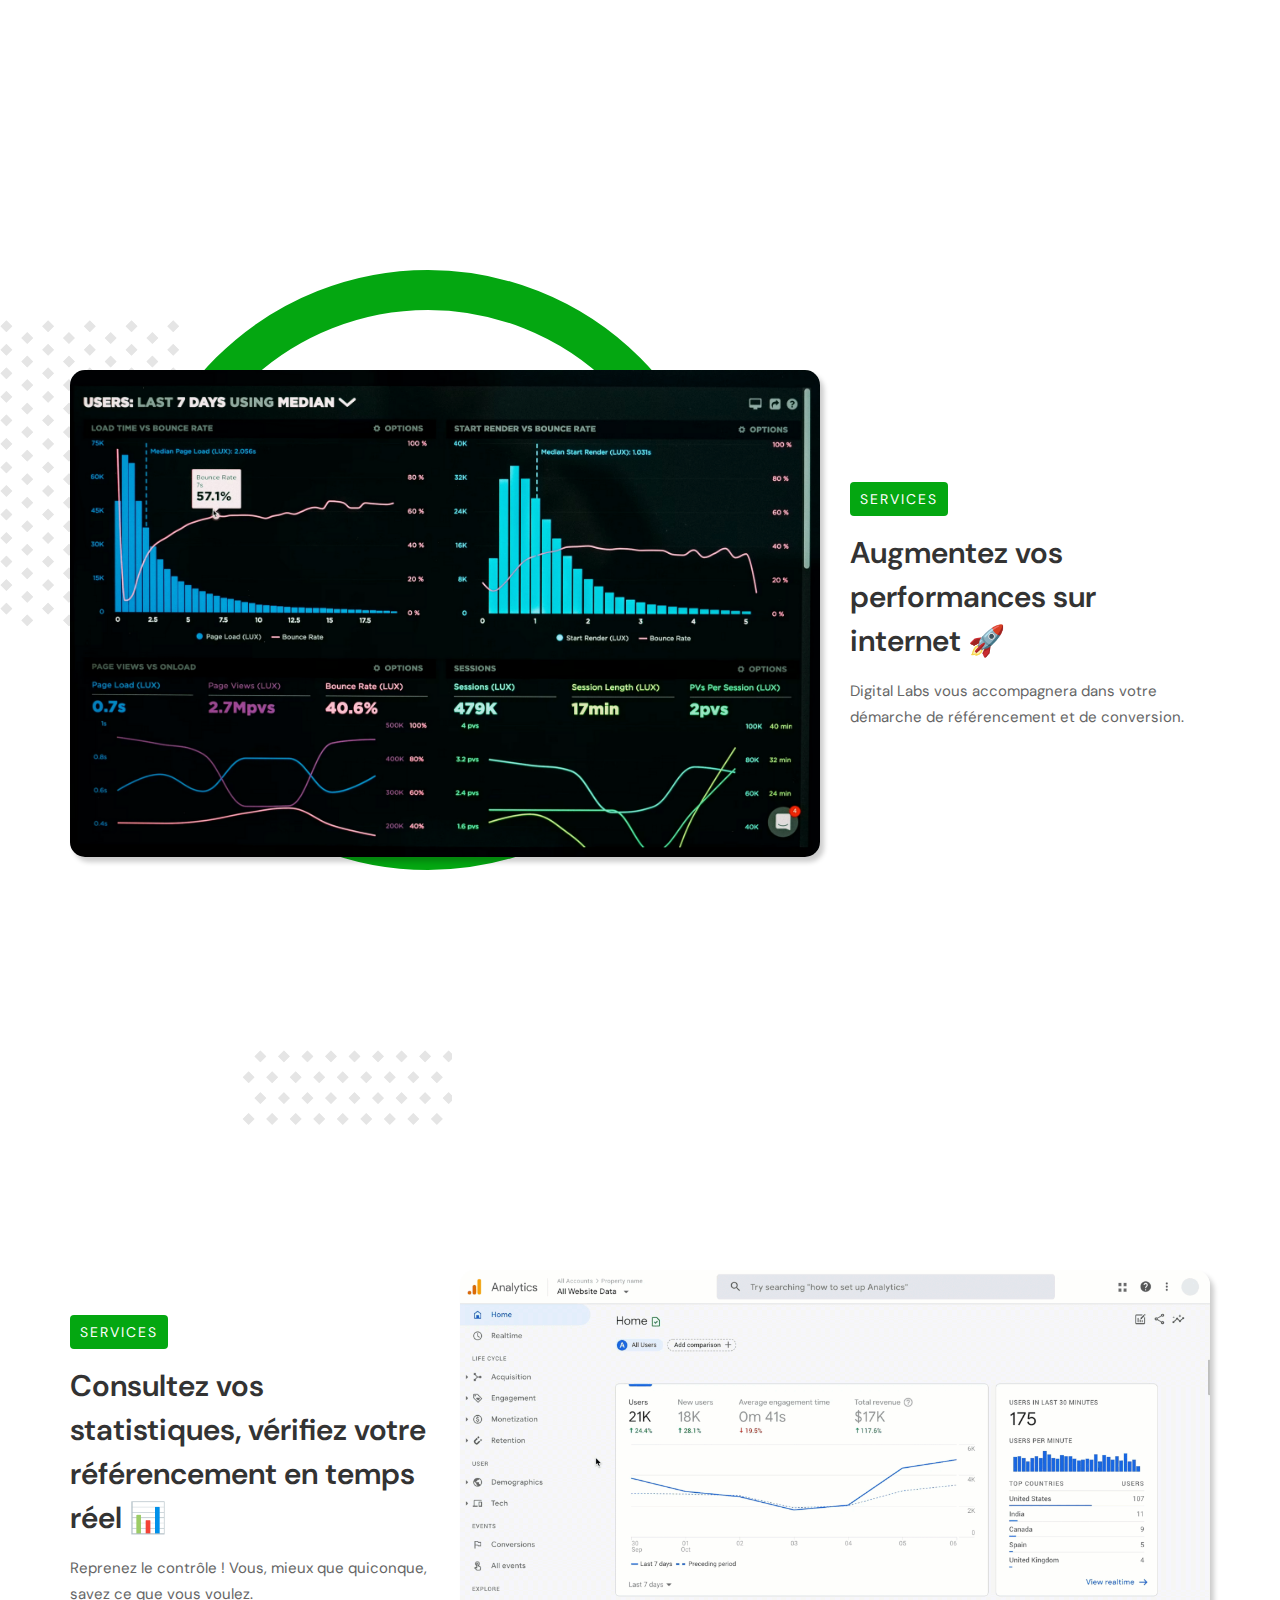
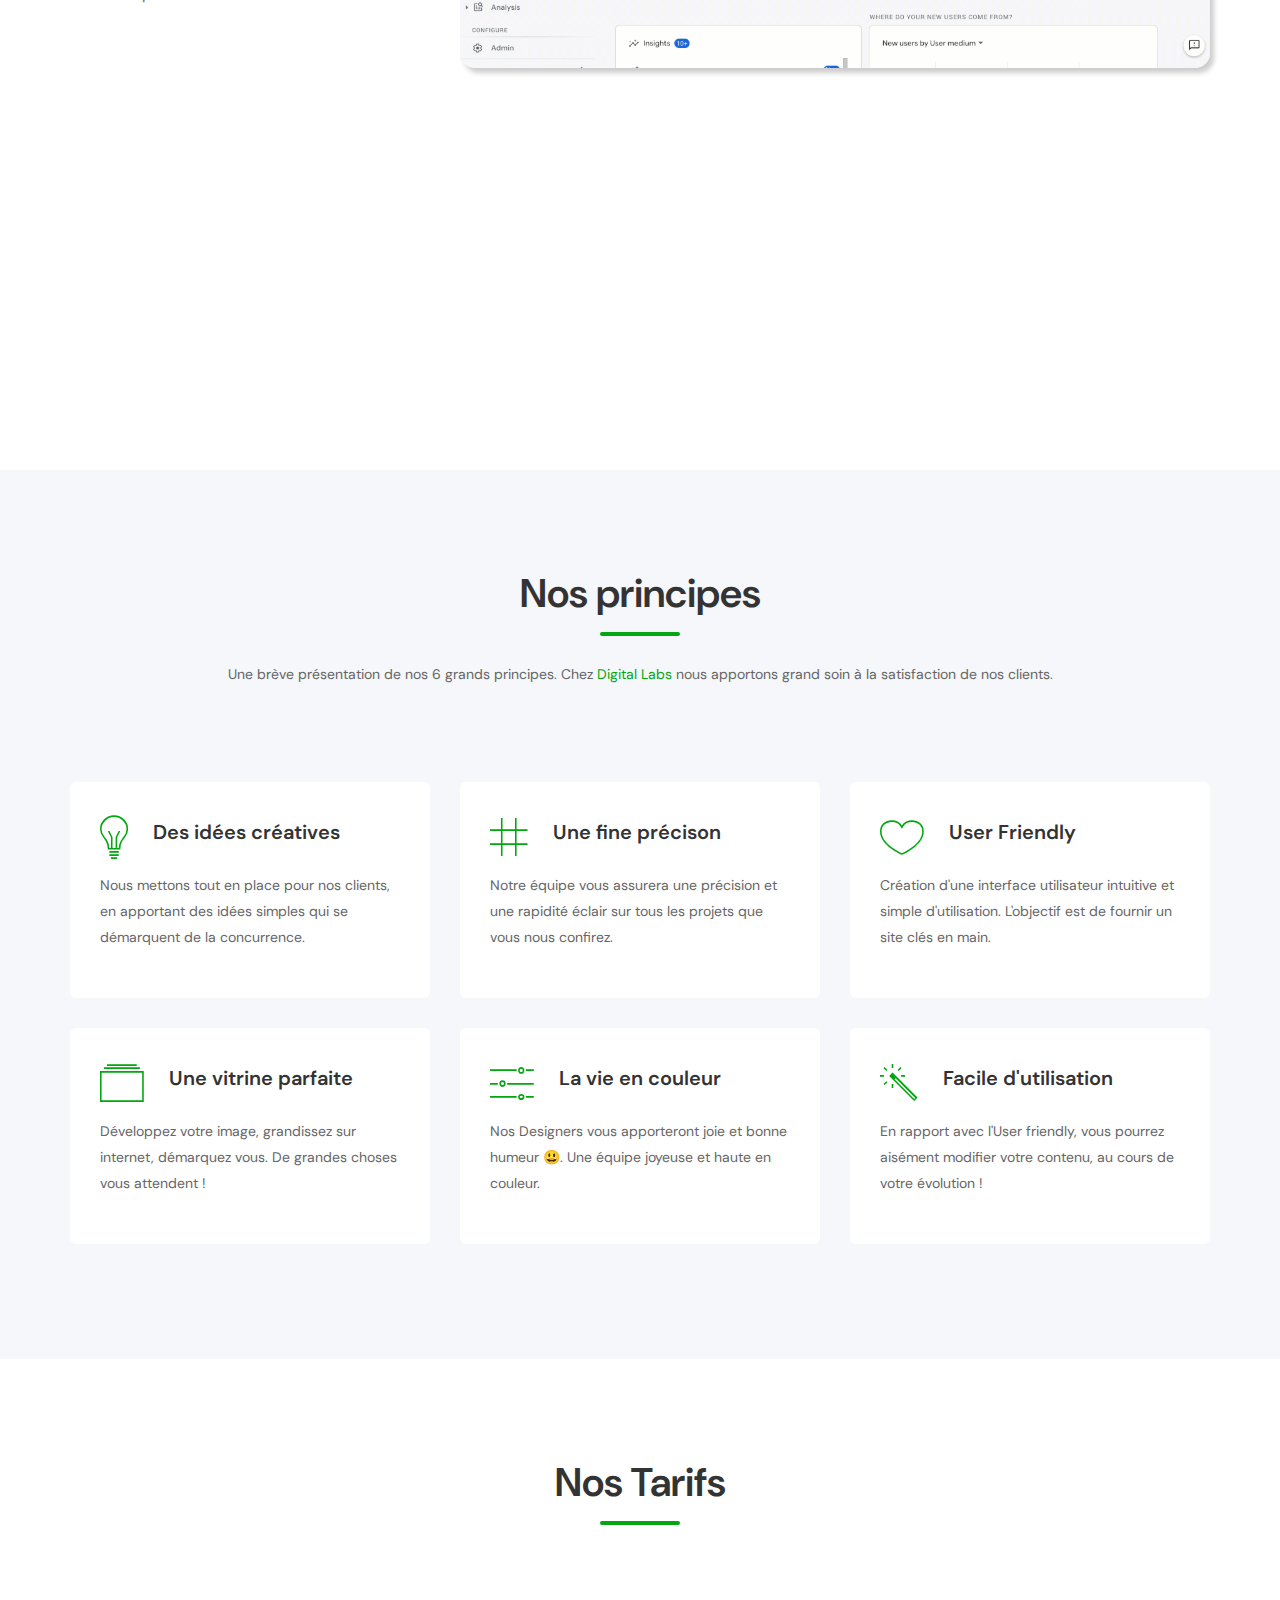
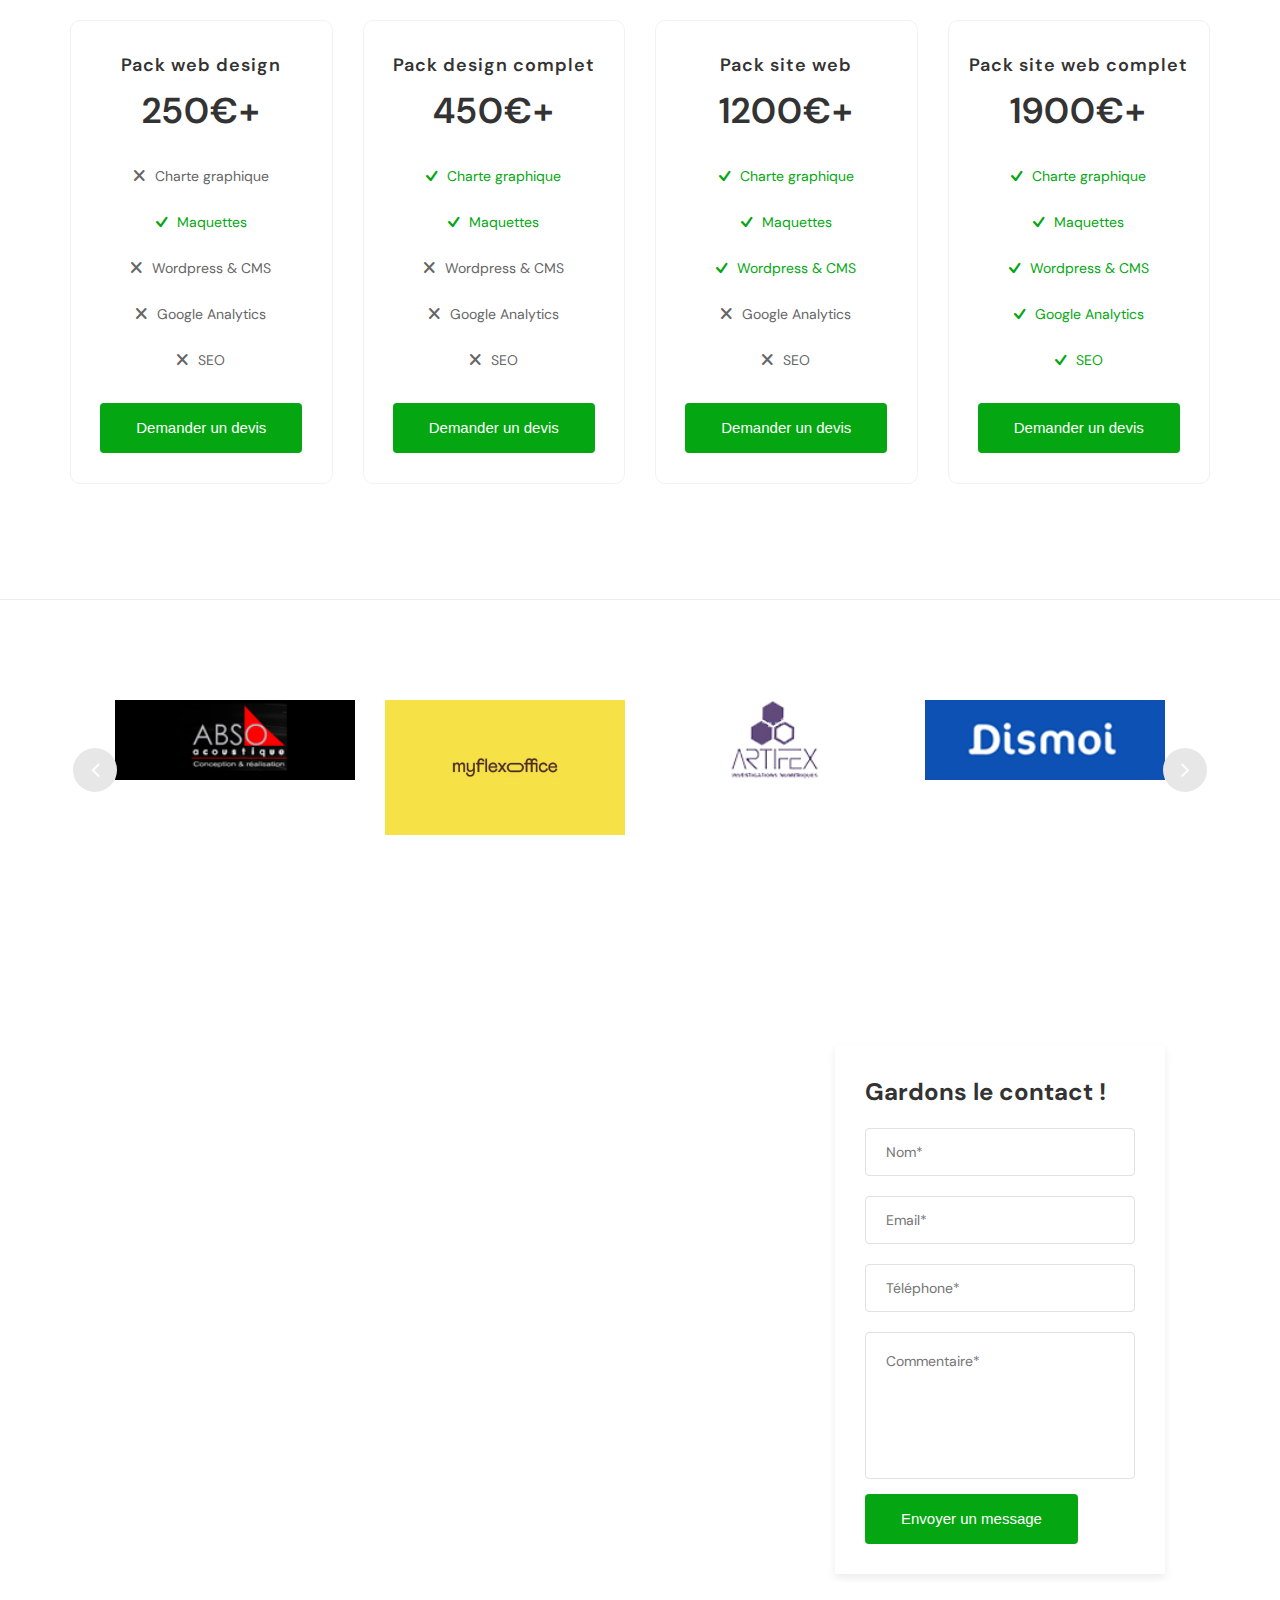
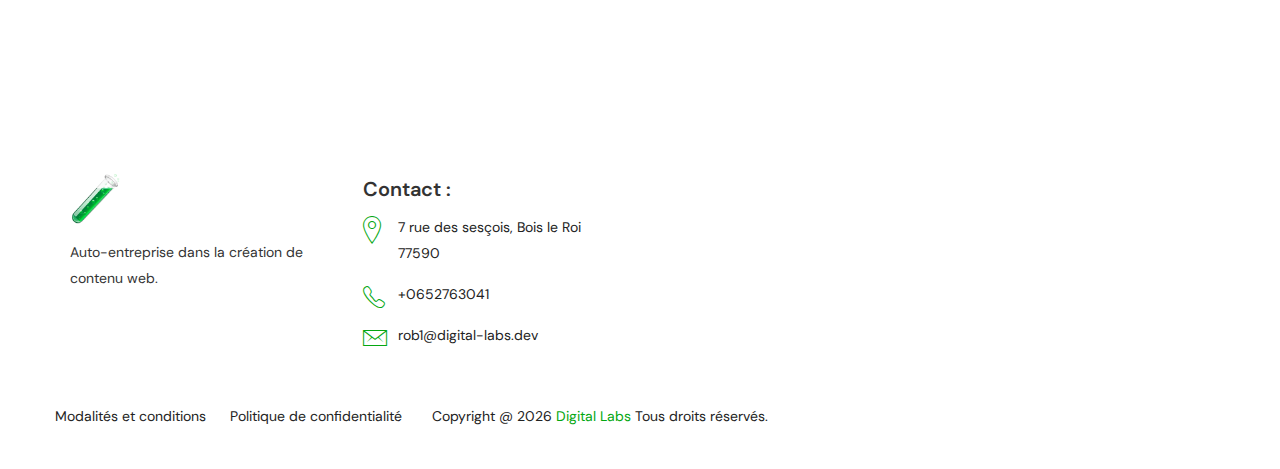
==== commit dccb0316: "fizk" ====
--- a/index.html
+++ b/index.html
@@ -21,10 +21,11 @@
     <meta charset="utf-8">
     <meta name="viewport" content="width=device-width, initial-scale=1, shrink-to-fit=no">
     <title>Digital Labs</title>
+    <meta name ="description" content = "Digital Labs, c'est la solution pour votre création de contenu web">
     <!-- Favicon -->
     <link rel="shortcut icon" href="images/fav.ico" />
     <!-- Google Fonts -->
-    <link href="https://fonts.googleapis.com/css?family=Open+Sans:300,400,600,700,800&amp;Raleway:300,400,500,600,700,800,900" rel="stylesheet">
+    <link href="https://fonts.googleapis.com/css2?family=Roboto:wght@400;700&display=swap" rel="stylesheet"> 
     <!-- Bootstrap CSS -->
     <link rel="stylesheet" href="css/bootstrap.min.css">
     <!-- owl-carousel -->
@@ -49,9 +50,16 @@
     <link rel="stylesheet" href="css/responsive.css">
     <!-- custom style -->
     <link rel="stylesheet" href="css/custom.css" />
-    <link rel="preconnect" href="https://fonts.googleapis.com">
-    <link rel="preconnect" href="https://fonts.gstatic.com" crossorigin>
-    <link href="https://fonts.googleapis.com/css2?family=Sora:wght@200;500;600;700&display=swap" rel="stylesheet">
+    <!-- Global site tag (gtag.js) - Google Analytics -->
+<script async src="https://www.googletagmanager.com/gtag/js?id=UA-172049420-3">
+</script>
+<script>
+  window.dataLayer = window.dataLayer || [];
+  function gtag(){dataLayer.push(arguments);}
+  gtag('js', new Date());
+
+  gtag('config', 'UA-172049420-3');
+</script>
 
   </head>
   <body data-spy="scroll" data-offset="80">
@@ -385,6 +393,7 @@
         <div class="col-lg-12 col-md-12">
           <div class="owl-carousel" data-autoplay="true" data-loop="true" data-nav="true" data-dots="false" data-items="4" data-items-laptop="5" data-items-tab="4" data-items-mobile="3" data-items-mobile-sm="1" data-margin="30" >
             <div class="item"> <a target="_blank" href="https://robinpautigny.co/"><img class="img-fluid center-block" src="images/clients/001.png" alt="#"></a></div>
+            <div class="item"> <a target="_blank" href="https://myflexoffice.fr"><img class="img-fluid center-block" src="images/clients/0001.jpeg" alt="#"></a></div>
             <div class="item"> <a target="_blank" href="https://artifex-expert.fr/"><img class="img-fluid center-block" src="images/clients/002.png" alt="#"></a></div>
             <div class="item"> <a target="_blank" href="https://www.figma.com/file/gJoSHc0qr4RsYjrYl92X2k/workshop-dismoi?node-id=0%3A1"><img class="img-fluid center-block" src="images/clients/003.png" alt="#"></a></div>
             <div class="item"> <a target="_blank" href="https://www.figma.com/file/B1FB6DFXA4vCqcIf5iXMvA/Maquette%2Fzoning?node-id=0%3A1"><img class="img-fluid center-block" src="images/clients/004.png" alt="#"></a></div>
@@ -458,7 +467,7 @@
               </li>
               <li>
                 <i class="ion-ios-email-outline"></i>
-                <p>rob1@digital-labs.dev</p>
+                <a href="mailto:rob1@digital-labs.dev"><p>rob1@digital-labs.dev</p></a>
               </li>
             </ul>
           </div>
--- a/css/style.css
+++ b/css/style.css
@@ -203,7 +203,7 @@
 .button.bt-white:hover, .button.bt-white:focus { color: #ffffff; background: #04a711; }
 
 /* Buttons white 2 */
-.button.bt-black { color: #333; background: #fff; }
+.button.bt-black { color: #e80707; background: #fff; border-radius: 4px; }
 .button.bt-black:hover, .button.bt-black:focus { color: #ffffff; background: #333; }
 .button.bt-blue { color: #fff; background: #04a711; }
 .button.bt-blue:hover { background-color: #333; }
@@ -619,7 +619,7 @@
 header .navbar .navbar-nav { margin-top: 0; transition: all 0.5s ease-in-out; transition: all 0.5s ease-in-out; -moz-transition: all 0.5s ease-in-out; -ms-transition: all 0.5s ease-in-out; -o-transition: all 0.5s ease-in-out; -webkit-transition: all 0.5s ease-in-out; }
 header .navbar .navbar-nav>li { margin: 0 30px 0 0; position: relative; }
 header .navbar .navbar-nav>li:last-child { margin-right: 0; }
-header .navbar .navbar-nav .nav-item a { color: #ffffff; padding: 10px 0; font-family: 'Raleway', sans-serif; font-size: 16px; }
+header .navbar .navbar-nav .nav-item a { color: #ffffff; padding: 10px 0; font-family: 'DM Sans', sans-serif; font-size: 16px; }
 
 header .button, header .button-line { margin-top: 0; margin-left: 40px; }
 
@@ -891,7 +891,7 @@
 .iq-banner-12 .banner-text .banner-phone { position: absolute; left: -50px; bottom: -31px; width: 40%; }
 .iq-banner-12 .banner-text .form-group .form-control { border: none; height: 50px; margin-top: 9px; border-radius: 0; margin-right: 10px; }
 .iq-banner-12 .banner-text .form-group .form-control:focus { box-shadow: none; border: none; }
-.iq-banner-12 .banner-text .button { border-radius: 0; background: #333333; color: #ffffff; }
+.iq-banner-12 .banner-text .button { border-radius: 40; background: #ff0000; color: #ffffff; }
 .iq-banner-12 .banner-text .button:hover { background: #fff; color: #333333; }
 .iq-banner .banner-text .banner-phone { position: absolute; right: -50px; bottom: -18px; width: 26%; }
 .iq-banner .banner-text .watch-img { position: absolute; width: 20%; top: 52%; right: 85% }
@@ -2013,7 +2013,7 @@
 .iq-banner-12 .banner-text .banner-phone { position: absolute; left: -50px; bottom: -31px; width: 40%; }
 .iq-banner-12 .banner-text .form-group .form-control { border: none; height: 50px; margin-top: 9px; border-radius: 0; margin-right: 10px; }
 .iq-banner-12 .banner-text .form-group .form-control:focus { box-shadow: none; border: none; }
-.iq-banner-12 .banner-text .button { border-radius: 0; background: #333333; color: #ffffff; }
+.iq-banner-12 .banner-text .button { border-radius: 12; background: #666666; color: #ffffff; font-weight: bold;}
 .iq-banner-12 .banner-text .button:hover { background: #fff; color: #333333; }
 
 /* Banner 13*/
@@ -2035,19 +2035,32 @@
 
 
 .main{
+  border-radius: 12px;
   width: 40vw;
 }
 
 @media screen and (max-width:768px) {
   .main{
+    margin-left: 13%;
     display: flex;
-    margin-bottom: 200px;
+    margin-bottom: 300px;
     width: 70vw;
+    margin-top: 40px;
+  }
+  .button.bt-black{
+    margin-left: 24%;
+  }
+
+  .iq-badge{
+    margin-top: 20px;
+  }
+
+  .col-lg-4{
     text-align: center;
-    justify-content: center;
-    align-items: center;
+  } 
+   .iq-mt-20{
+    margin-left : 5px;
   }
-
   .iq-banner-12{
     display: flex;
     text-align: center;
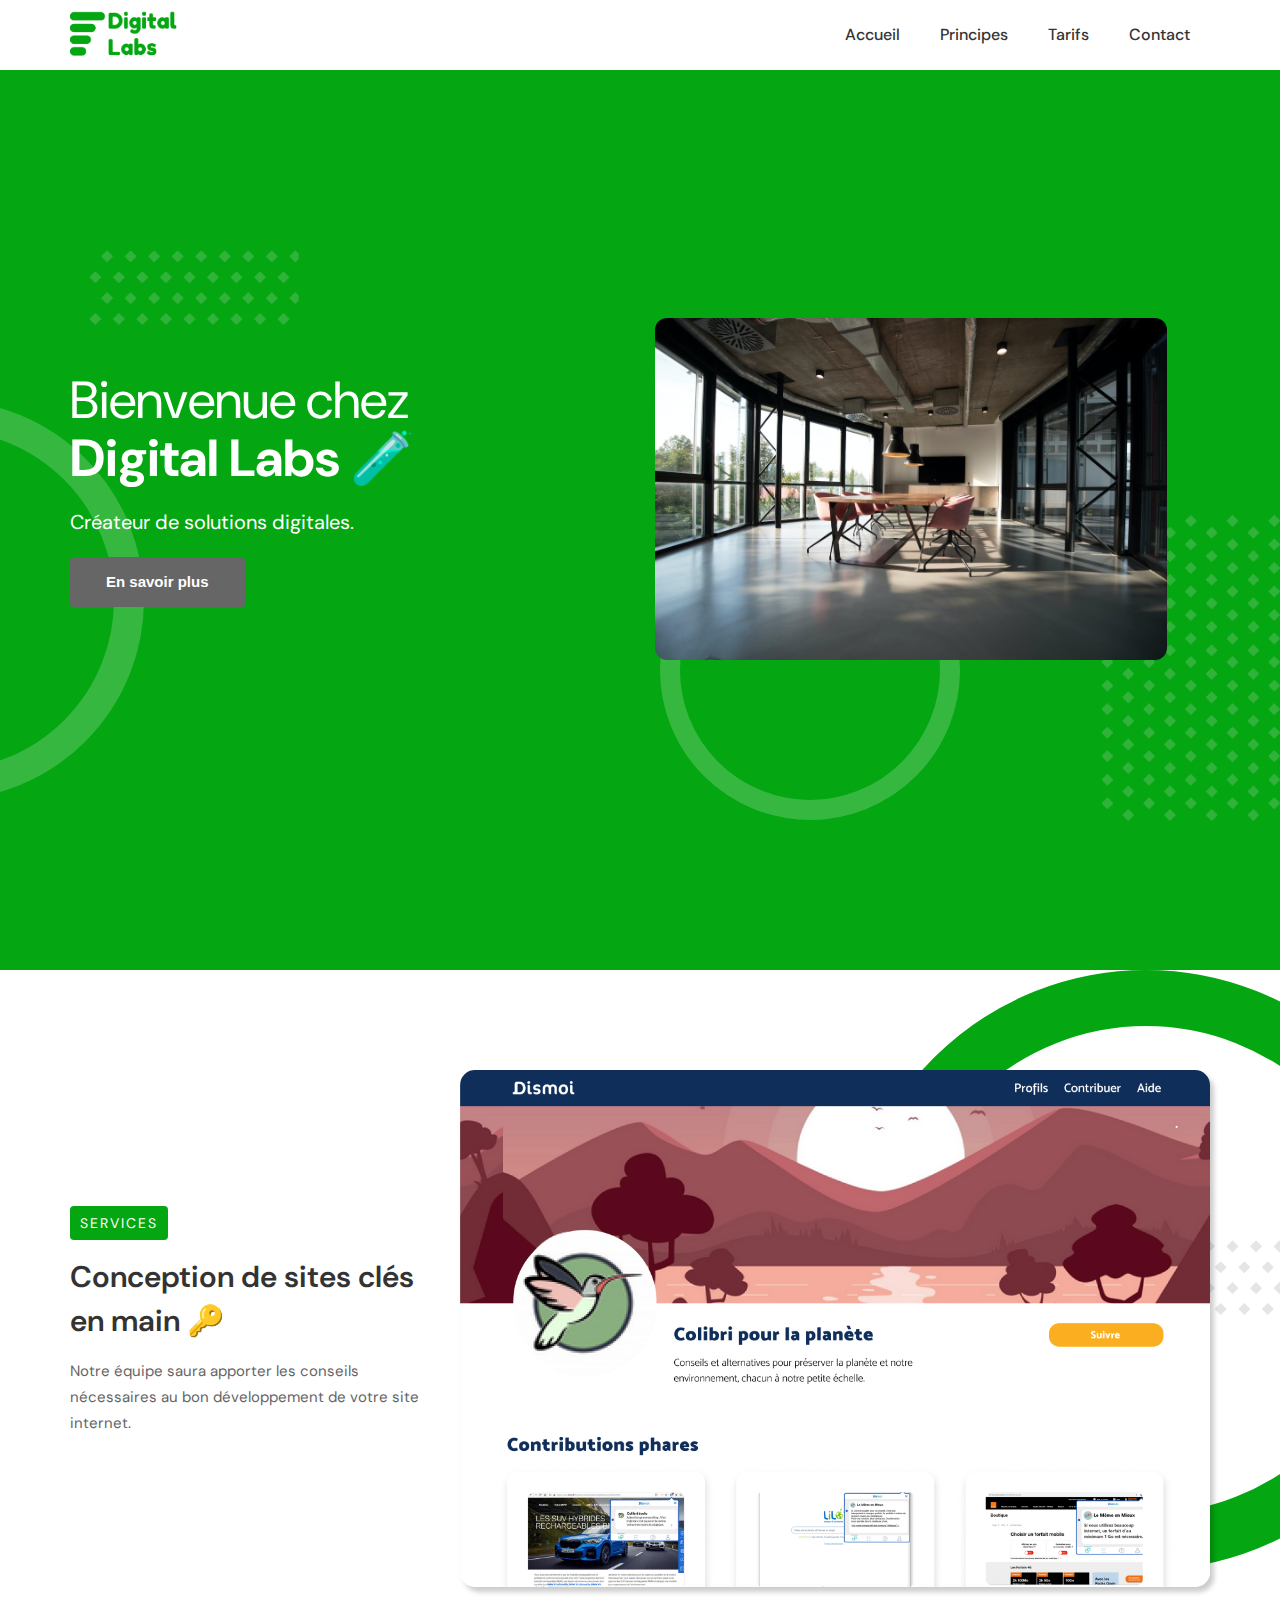
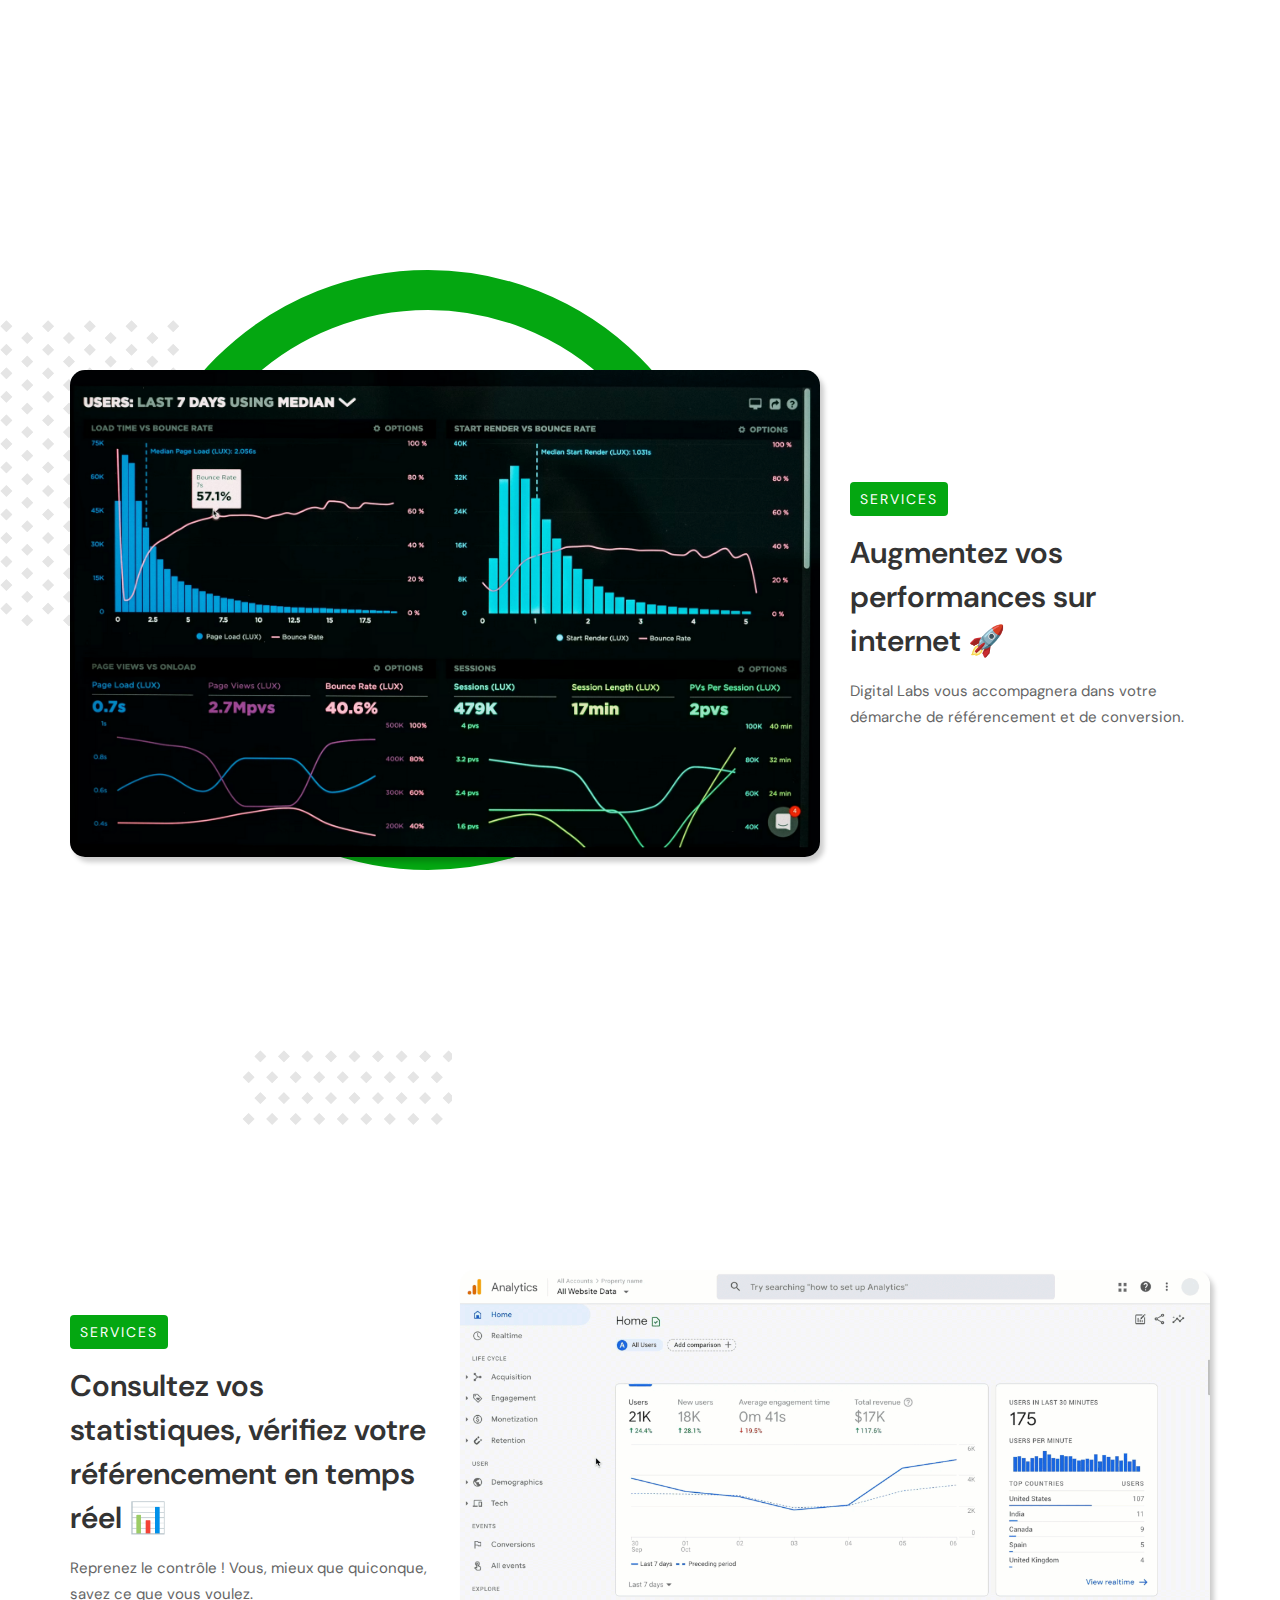
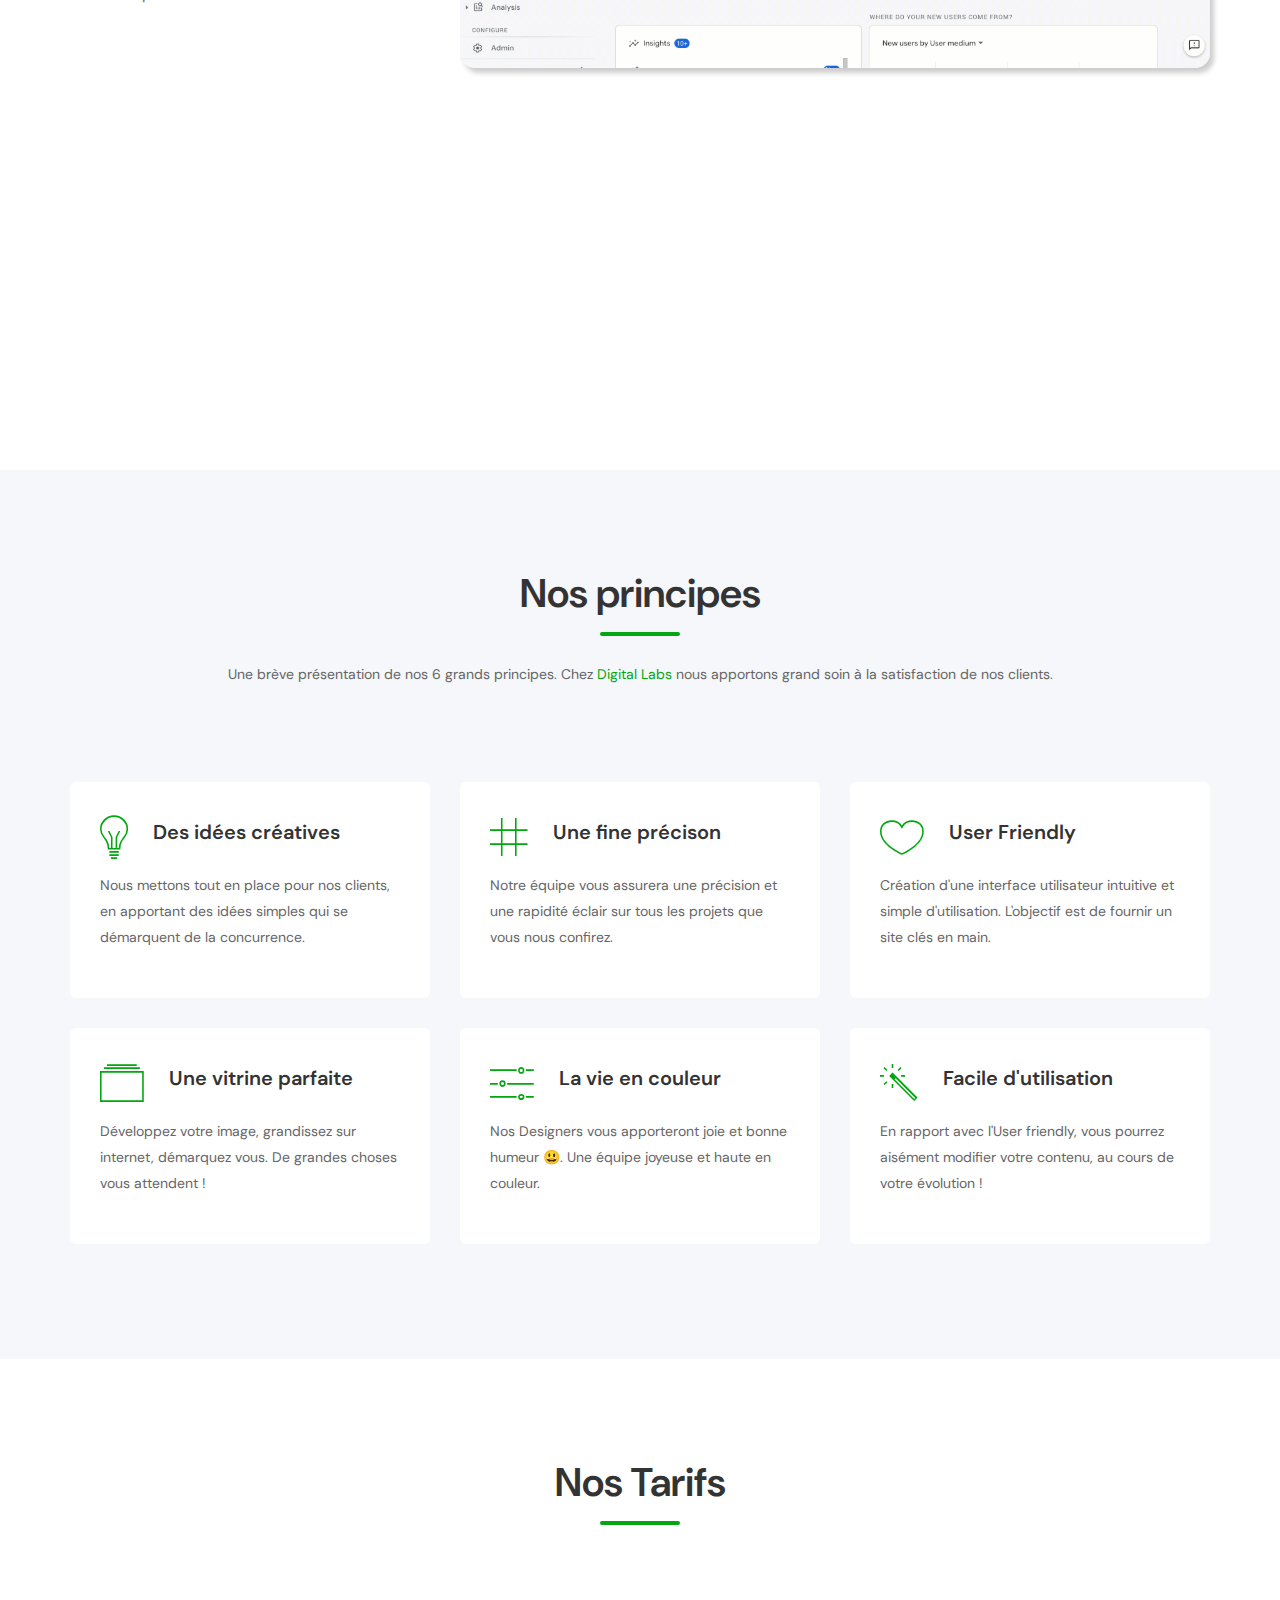
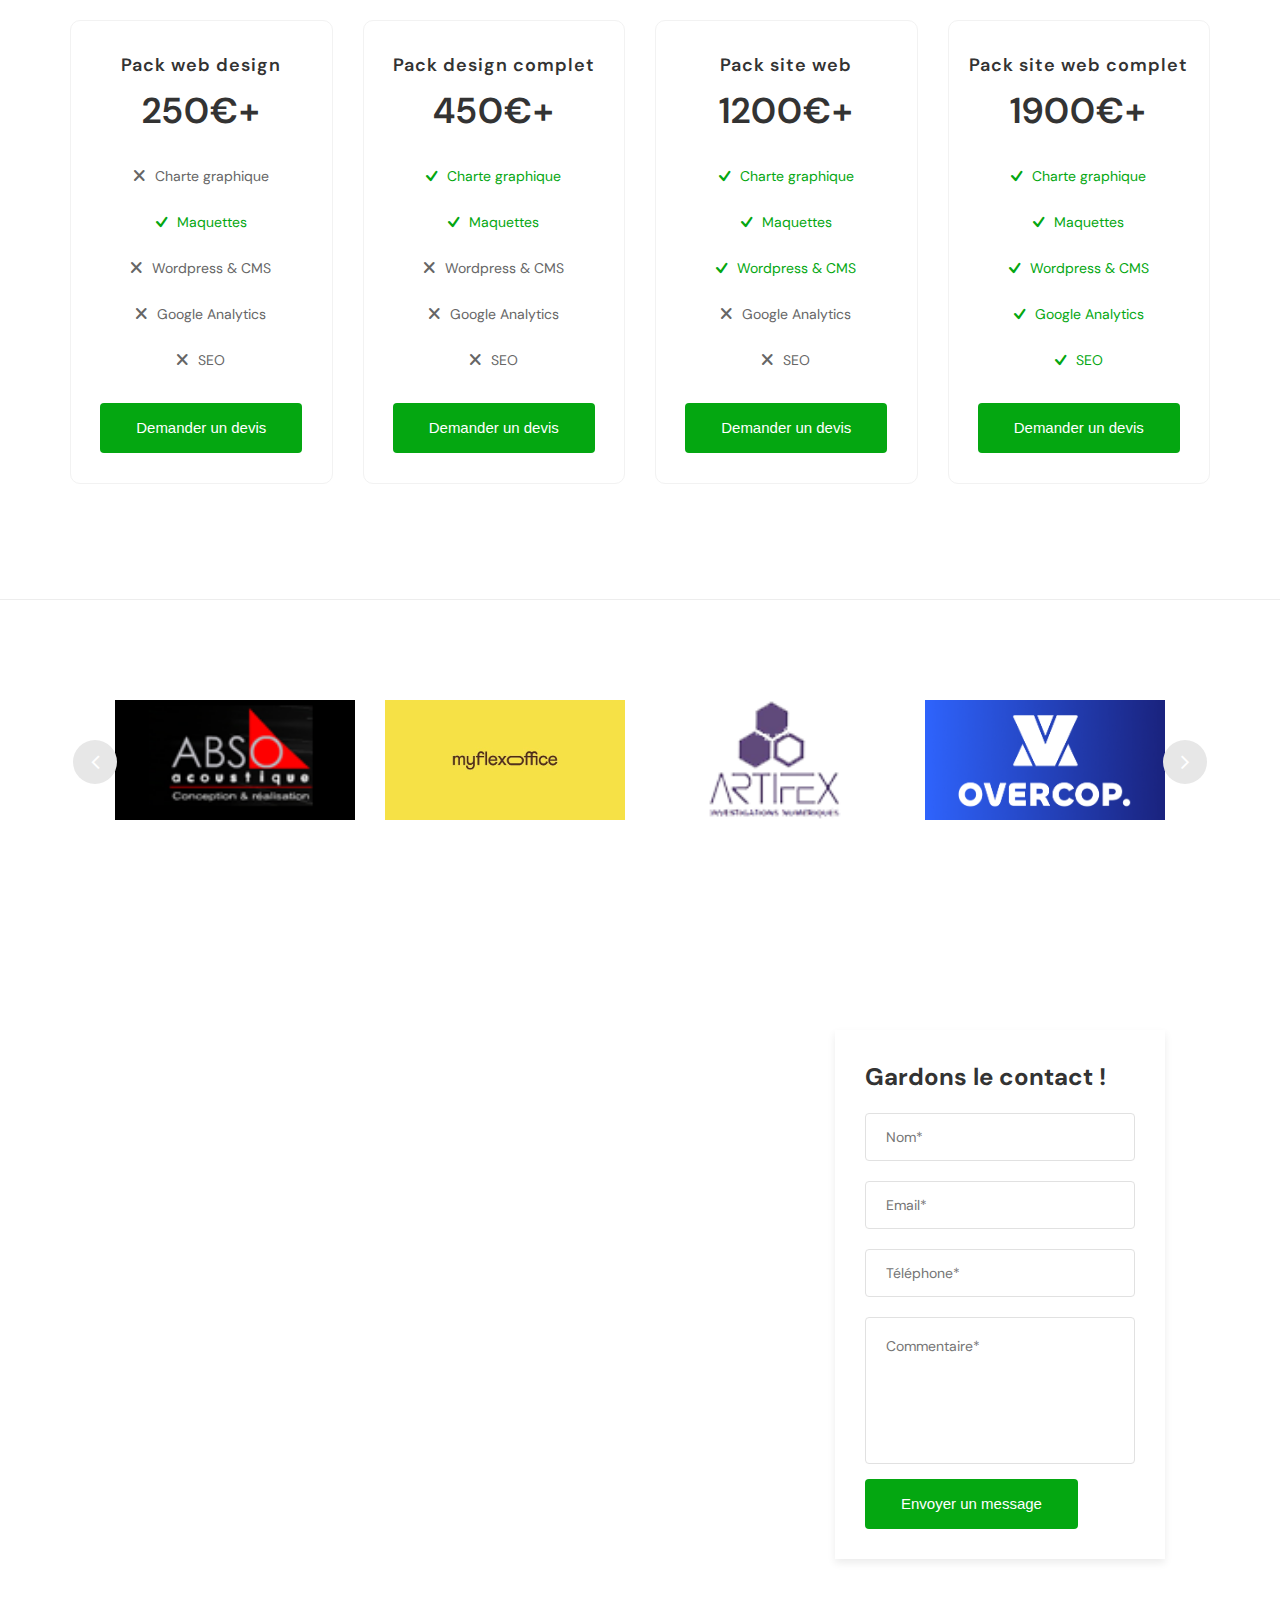
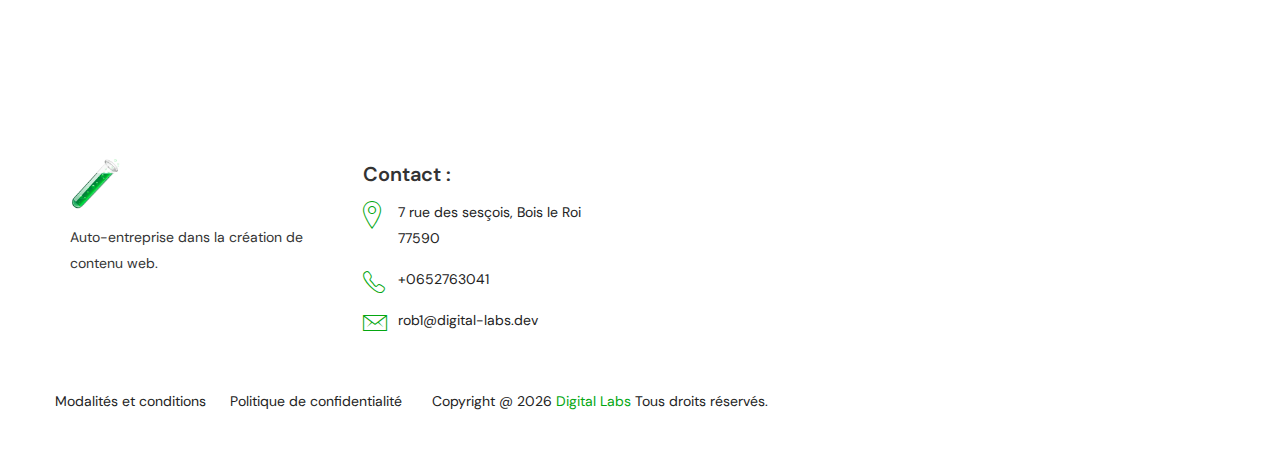
==== commit e06b5f8e: "adding the new clients" ====
--- a/index.html
+++ b/index.html
@@ -126,7 +126,7 @@
         <div class="row justify-content-between">
           <div class="col-md-6 align-self-center responsiveDesign">
             <h1 class="iq-font-white iq-tw-4">Bienvenue chez<br><b>Digital Labs 🧪</b></h1>
-            <h5 class="iq-font-white iq-mtb-20">Création de solutions digitales.</h5>
+            <h5 class="iq-font-white iq-mtb-20">Créateur de solutions digitales.</h5>
             <form class="form-inline">
               <a href="#" class="button bt-black">En savoir plus</a>
             </form>
@@ -392,12 +392,12 @@
       <div class="row">
         <div class="col-lg-12 col-md-12">
           <div class="owl-carousel" data-autoplay="true" data-loop="true" data-nav="true" data-dots="false" data-items="4" data-items-laptop="5" data-items-tab="4" data-items-mobile="3" data-items-mobile-sm="1" data-margin="30" >
-            <div class="item"> <a target="_blank" href="https://robinpautigny.co/"><img class="img-fluid center-block" src="images/clients/001.png" alt="#"></a></div>
-            <div class="item"> <a target="_blank" href="https://myflexoffice.fr"><img class="img-fluid center-block" src="images/clients/0001.jpeg" alt="#"></a></div>
-            <div class="item"> <a target="_blank" href="https://artifex-expert.fr/"><img class="img-fluid center-block" src="images/clients/002.png" alt="#"></a></div>
-            <div class="item"> <a target="_blank" href="https://www.figma.com/file/gJoSHc0qr4RsYjrYl92X2k/workshop-dismoi?node-id=0%3A1"><img class="img-fluid center-block" src="images/clients/003.png" alt="#"></a></div>
-            <div class="item"> <a target="_blank" href="https://www.figma.com/file/B1FB6DFXA4vCqcIf5iXMvA/Maquette%2Fzoning?node-id=0%3A1"><img class="img-fluid center-block" src="images/clients/004.png" alt="#"></a></div>
-            <div class="item"> <a target="_blank" href="http://www.abso.fr/"><img class="img-fluid center-block" src="images/clients/005.png" alt="#"></a></div>
+            <div class="item"> <a target="_blank" href="https://robinpautigny.co/"><img class="img-fluid center-block client" src="images/clients/001.png" alt="#"></a></div>
+            <div class="item"> <a target="_blank" href="https://myflexoffice.fr"><img class="img-fluid center-block client" src="images/clients/0001.jpeg" alt="#"></a></div>
+            <div class="item"> <a target="_blank" href="https://artifex-expert.fr/"><img class="img-fluid center-block client" src="images/clients/002.png" alt="#"></a></div>
+            <div class="item"> <a target="_blank" href="https://overcop.com"><img class="img-fluid center-block client" src="images/clients/overcop.png" alt="#"></a></div>
+            <div class="item"> <a target="_blank" href="https://g-speed.fr"><img class="img-fluid center-block client" src="images/clients/g-speed.png" alt="#"></a></div>
+            <div class="item"> <a target="_blank" href="http://www.abso.fr/"><img class="img-fluid center-block client" src="images/clients/005.png" alt="#"></a></div>
           </div>
         </div>
       </div>
--- a/css/style.css
+++ b/css/style.css
@@ -2088,4 +2088,12 @@
     padding: 20px;
   }
 
-}+}
+
+
+.client{
+  max-height: 120px;
+  min-height: 120px;
+  object-fit: cover;
+}
+
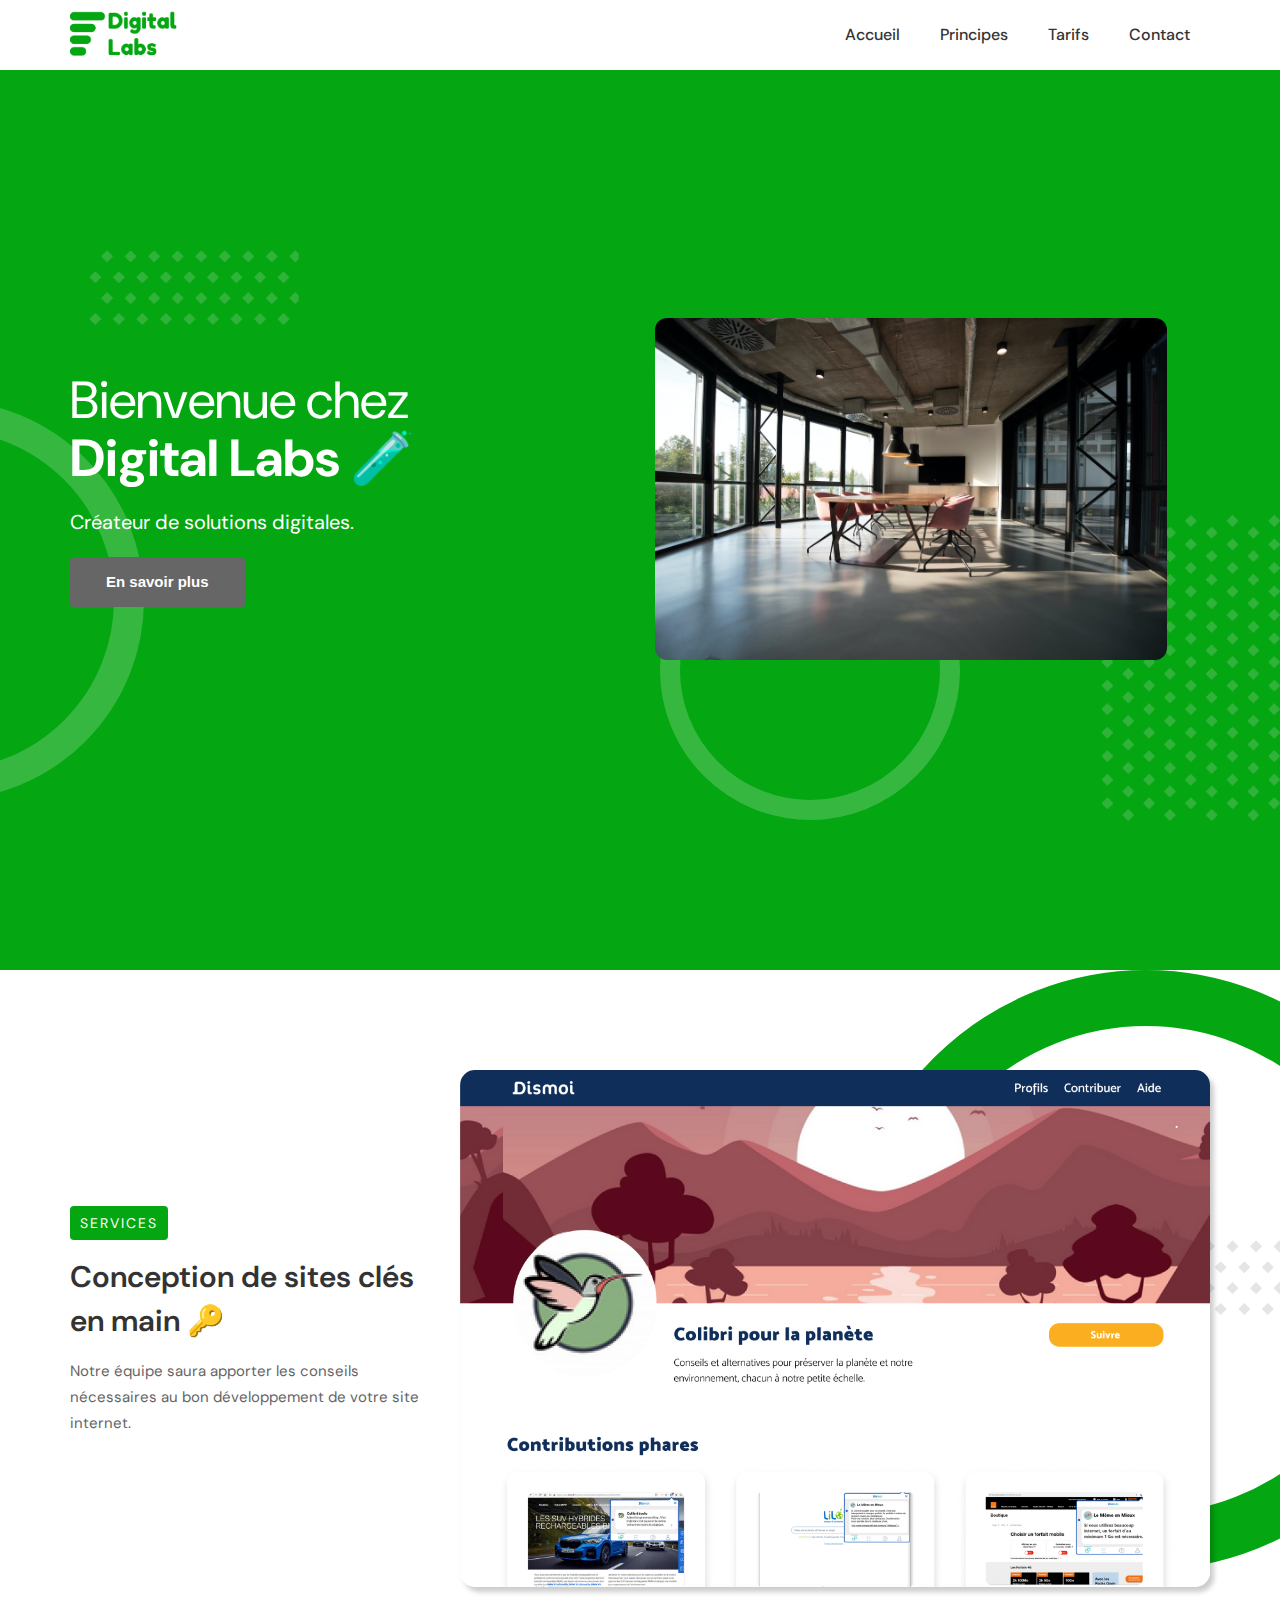
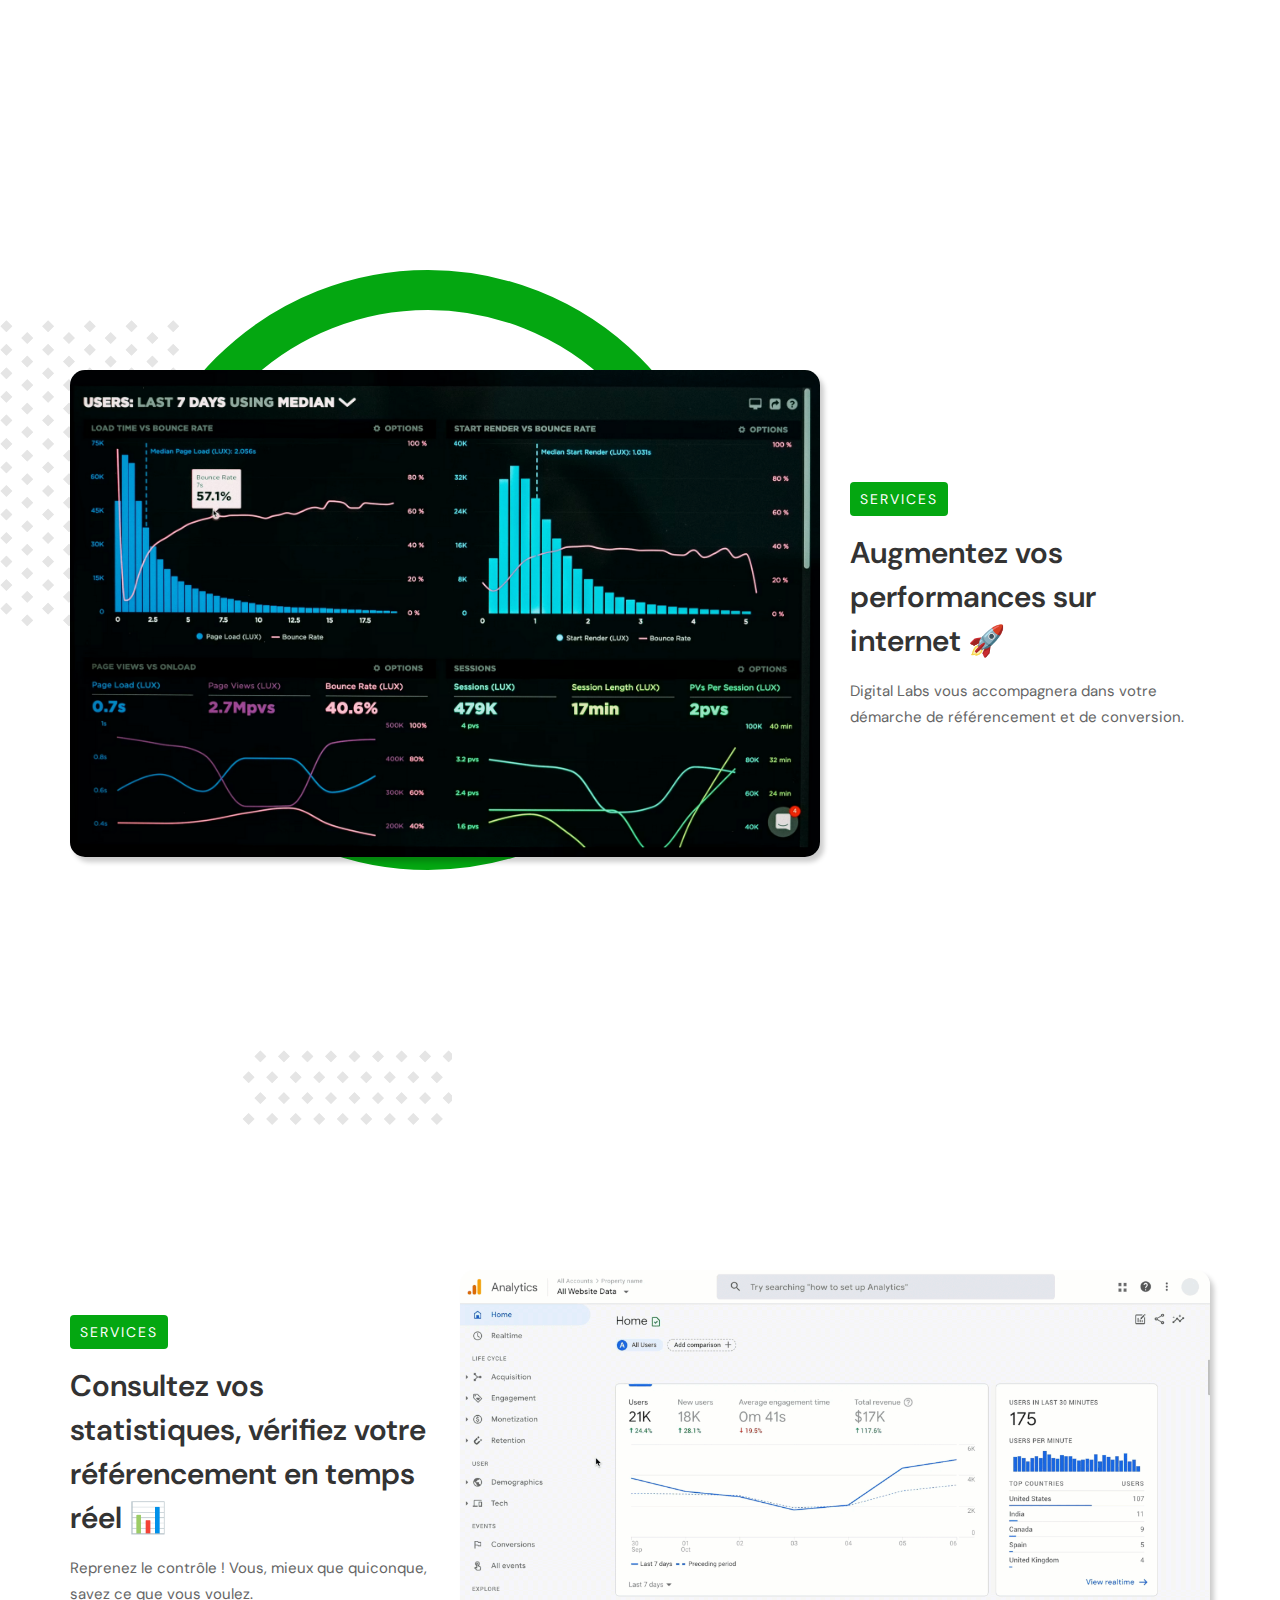
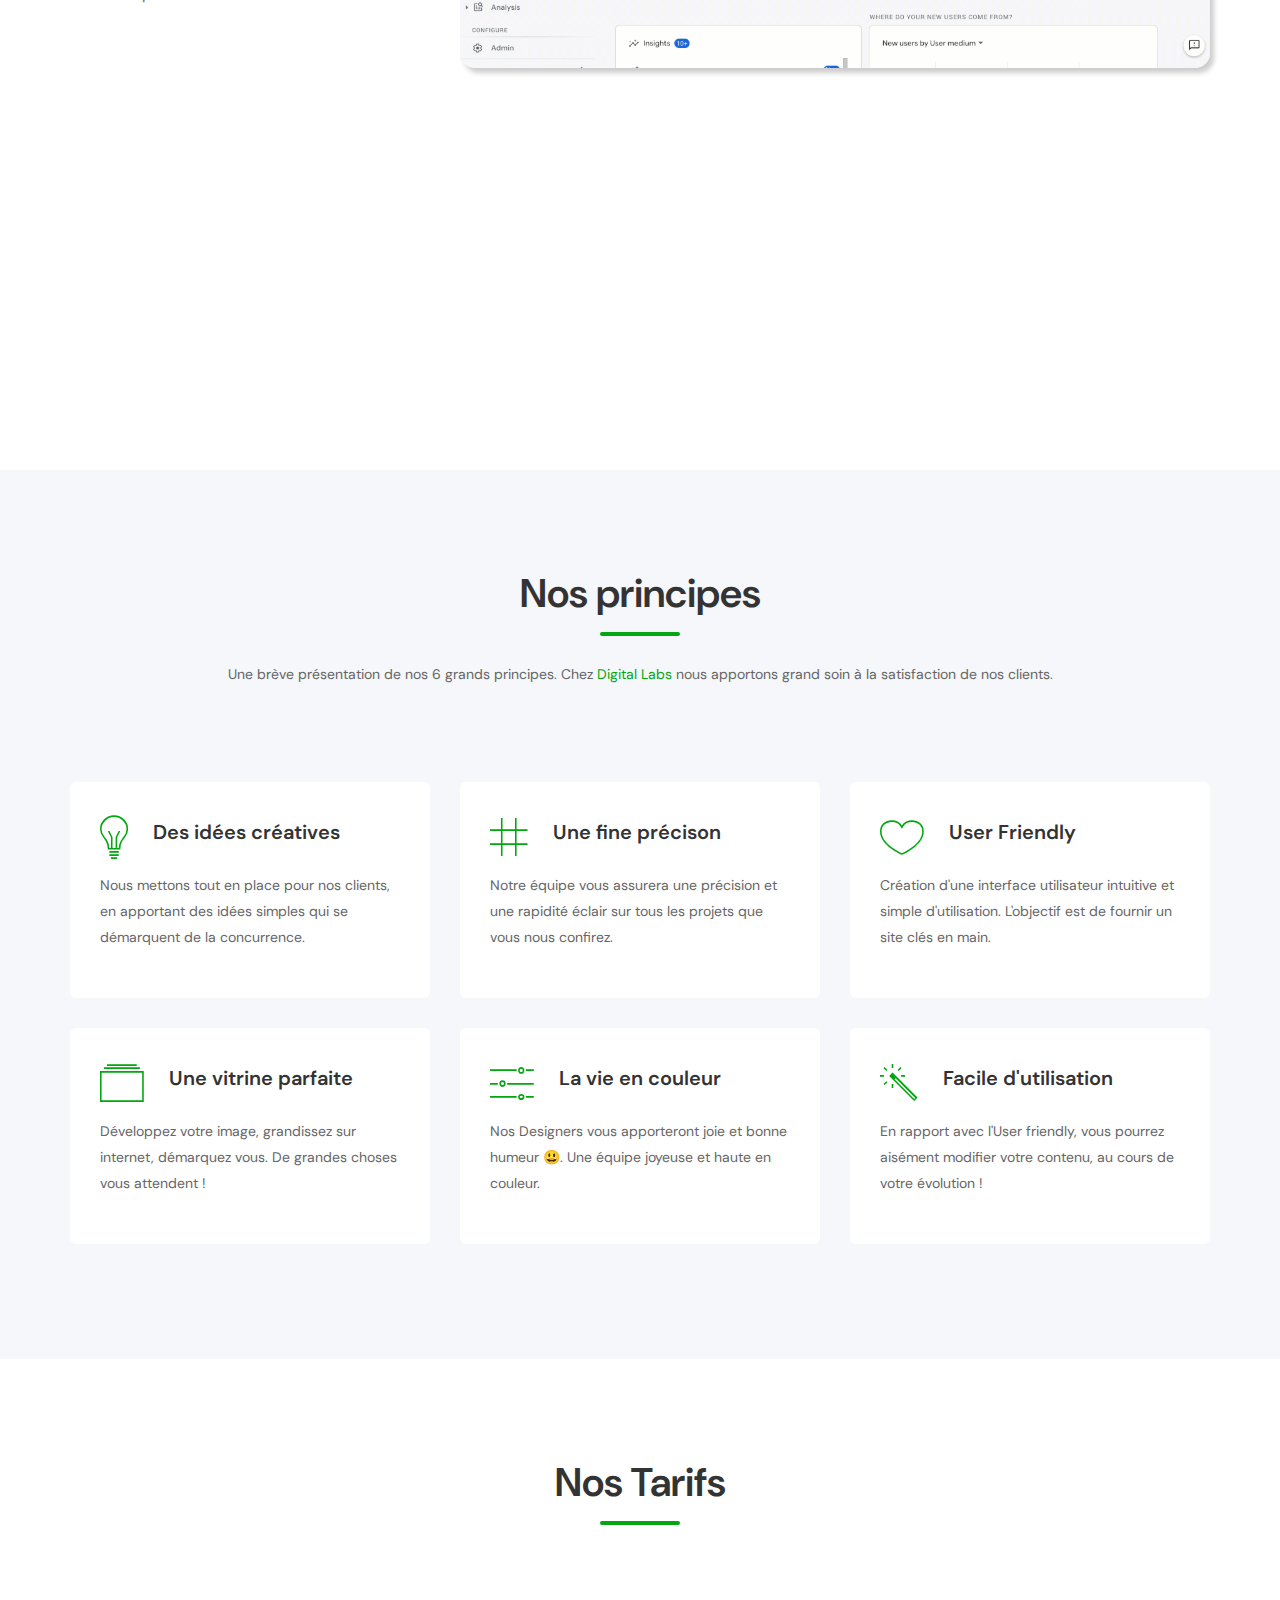
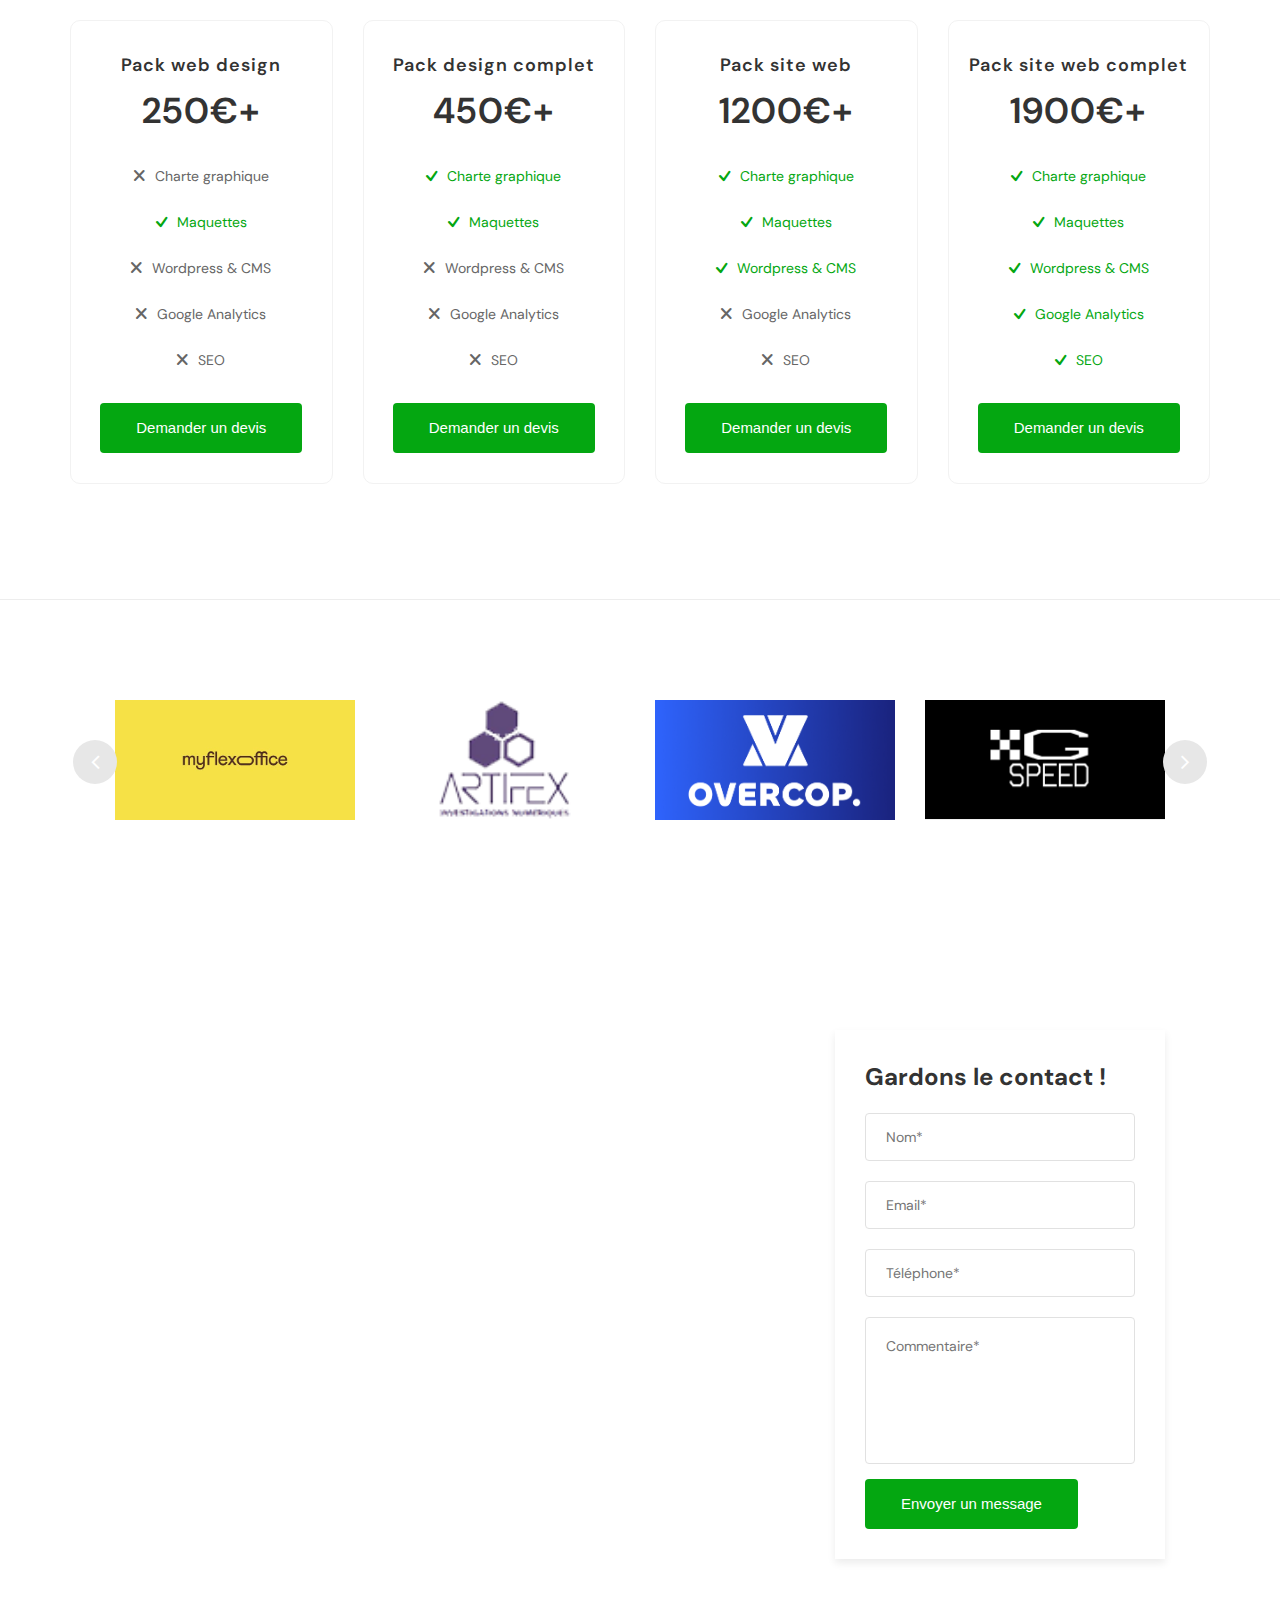
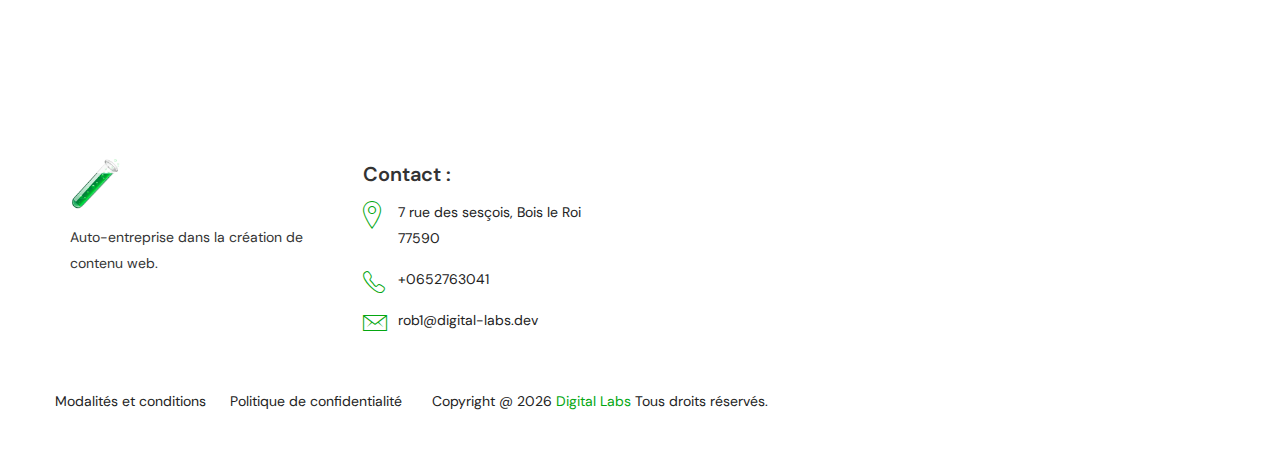
==== commit 5869bdb9: "adding the new clients" ====
--- a/index.html
+++ b/index.html
@@ -392,12 +392,11 @@
       <div class="row">
         <div class="col-lg-12 col-md-12">
           <div class="owl-carousel" data-autoplay="true" data-loop="true" data-nav="true" data-dots="false" data-items="4" data-items-laptop="5" data-items-tab="4" data-items-mobile="3" data-items-mobile-sm="1" data-margin="30" >
-            <div class="item"> <a target="_blank" href="https://robinpautigny.co/"><img class="img-fluid center-block client" src="images/clients/001.png" alt="#"></a></div>
             <div class="item"> <a target="_blank" href="https://myflexoffice.fr"><img class="img-fluid center-block client" src="images/clients/0001.jpeg" alt="#"></a></div>
             <div class="item"> <a target="_blank" href="https://artifex-expert.fr/"><img class="img-fluid center-block client" src="images/clients/002.png" alt="#"></a></div>
             <div class="item"> <a target="_blank" href="https://overcop.com"><img class="img-fluid center-block client" src="images/clients/overcop.png" alt="#"></a></div>
             <div class="item"> <a target="_blank" href="https://g-speed.fr"><img class="img-fluid center-block client" src="images/clients/g-speed.png" alt="#"></a></div>
-            <div class="item"> <a target="_blank" href="http://www.abso.fr/"><img class="img-fluid center-block client" src="images/clients/005.png" alt="#"></a></div>
+            <div class="item"> <a target="_blank" href="http://www.abso.fr/"><img class="img-fluid center-block client" src="images/clients/abso.png" alt="#"></a></div>
           </div>
         </div>
       </div>
